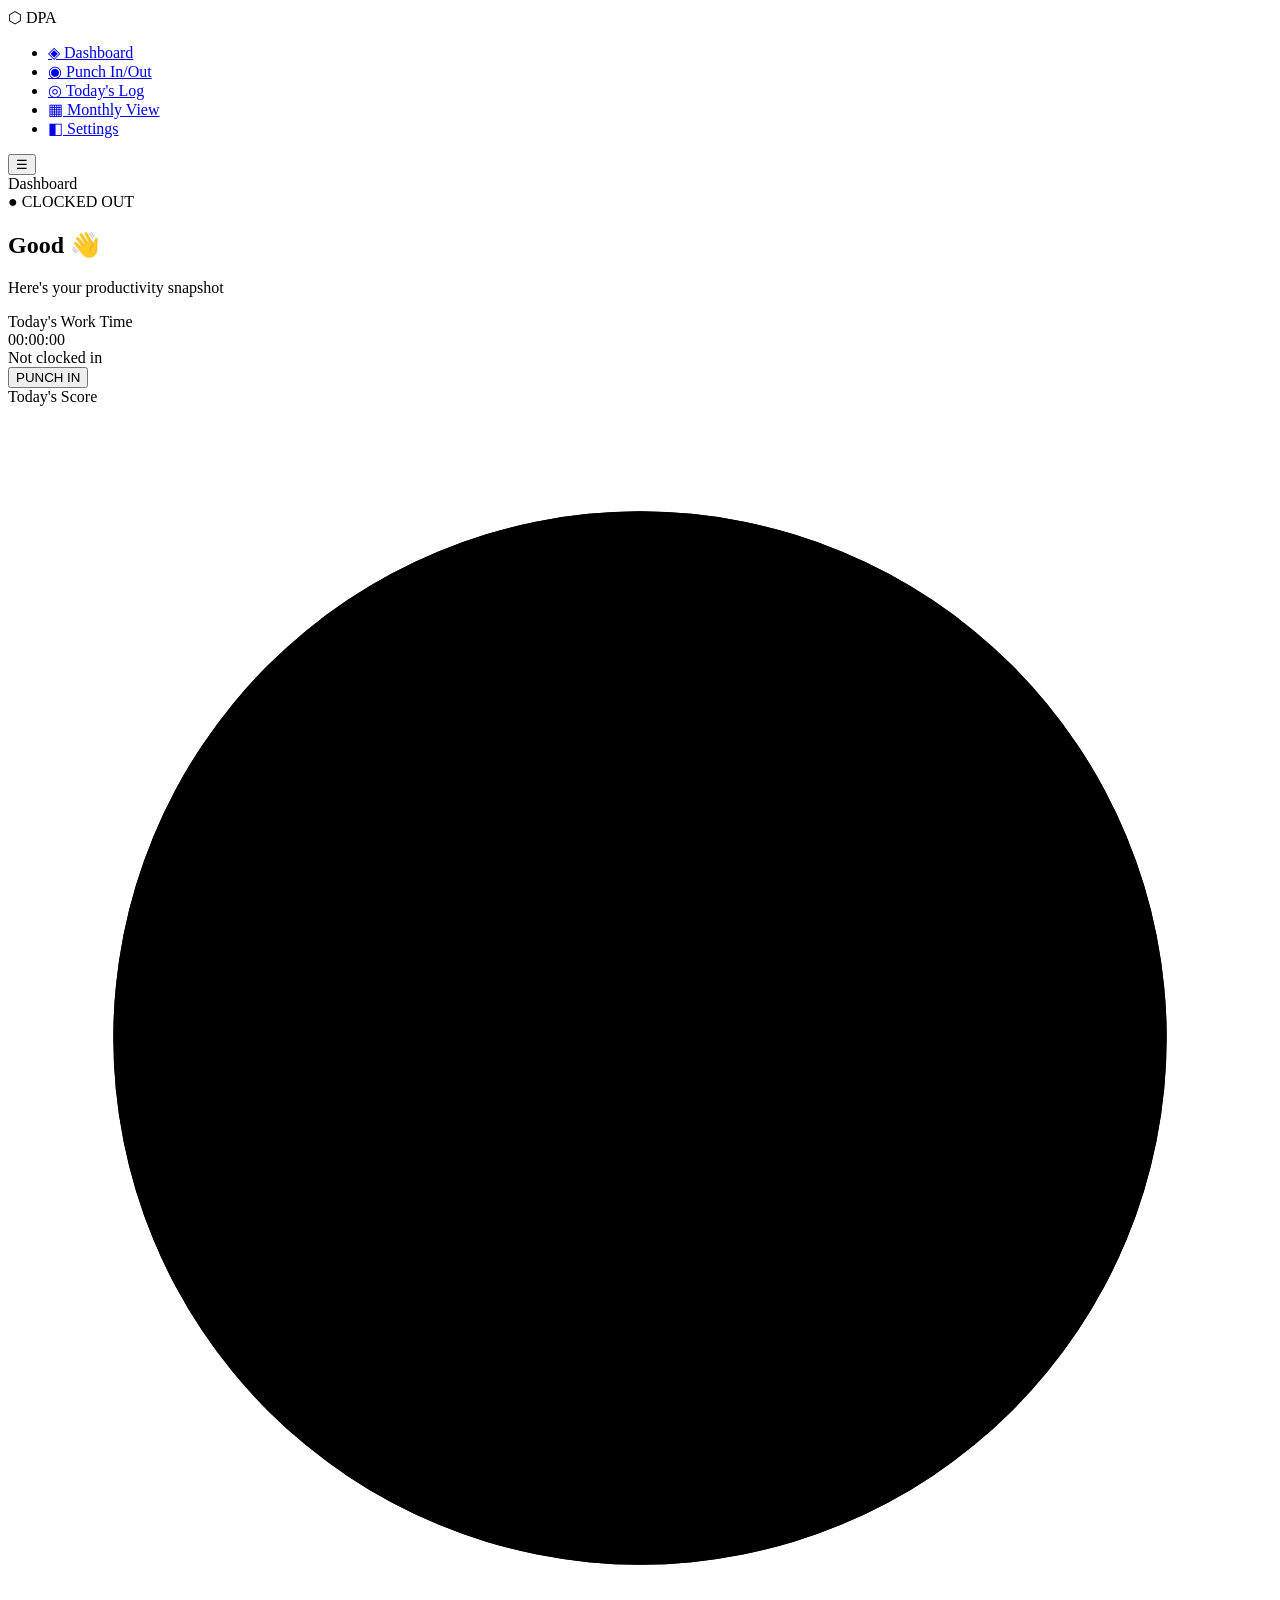
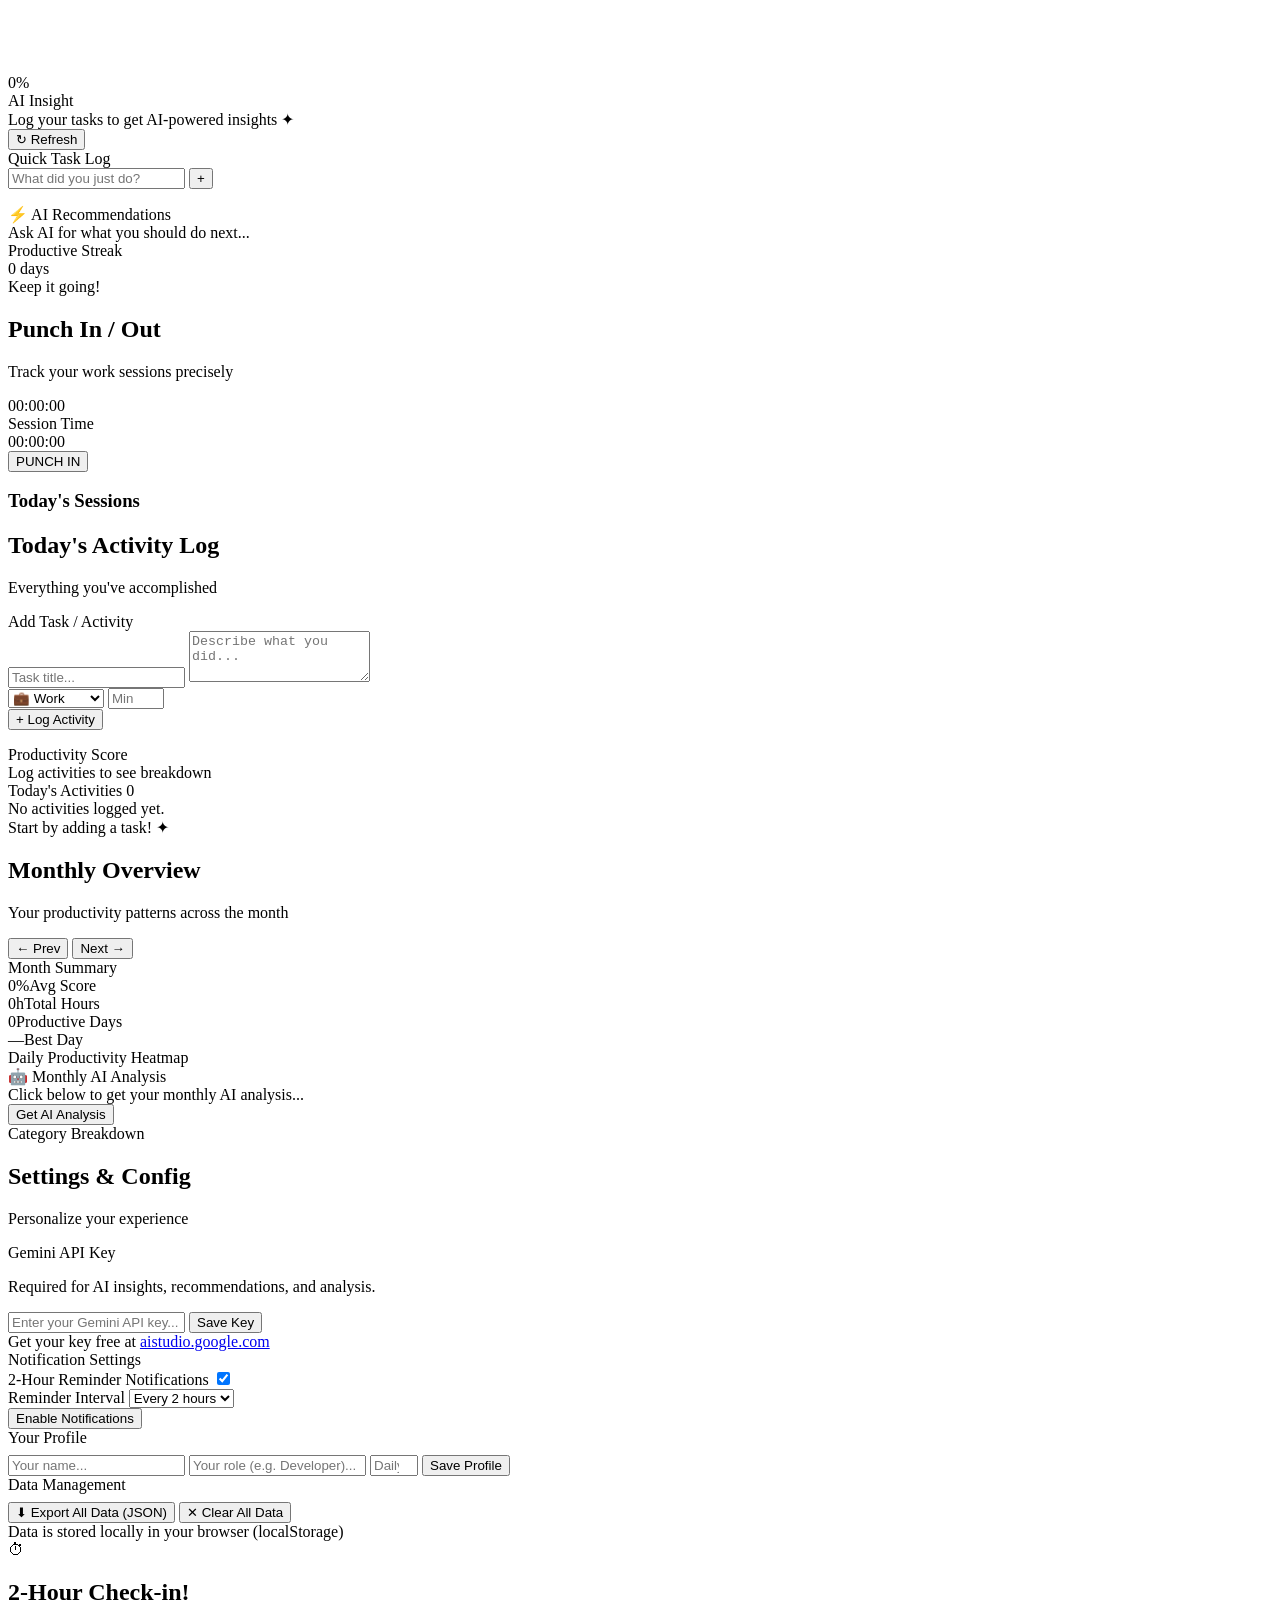
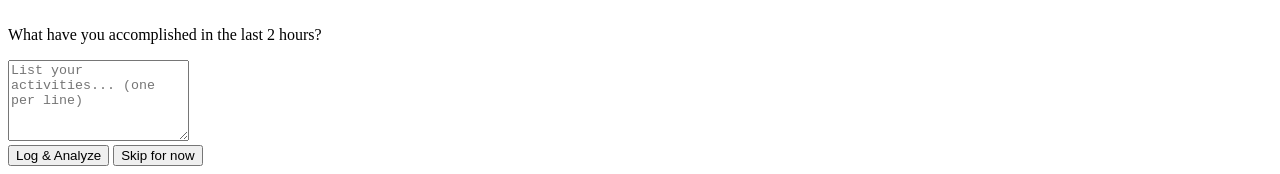
==== index.html @ 159df9db "Initial commit" ====
<!DOCTYPE html>
<html lang="en">
<head>
  <meta charset="UTF-8" />
  <meta name="viewport" content="width=device-width, initial-scale=1.0" />
  <title>Daily Productivity Analyzer</title>
  <link rel="preconnect" href="https://fonts.googleapis.com" />
  <link href="https://fonts.googleapis.com/css2?family=Syne:wght@400;600;700;800&family=DM+Mono:ital,wght@0,300;0,400;0,500;1,300&display=swap" rel="stylesheet" />
  <link rel="stylesheet" href="css/style.css" />
  <link rel="manifest" href="manifest.json" />
</head>
<body>
  <!-- Sidebar Nav -->
  <nav class="sidebar" id="sidebar">
    <div class="logo">
      <span class="logo-icon">⬡</span>
      <span class="logo-text">DPA</span>
    </div>
    <ul class="nav-links">
      <li><a href="#" class="nav-link active" data-tab="dashboard"><span class="nav-icon">◈</span> Dashboard</a></li>
      <li><a href="#" class="nav-link" data-tab="punch"><span class="nav-icon">◉</span> Punch In/Out</a></li>
      <li><a href="#" class="nav-link" data-tab="today"><span class="nav-icon">◎</span> Today's Log</a></li>
      <li><a href="#" class="nav-link" data-tab="monthly"><span class="nav-icon">▦</span> Monthly View</a></li>
      <li><a href="#" class="nav-link" data-tab="settings"><span class="nav-icon">◧</span> Settings</a></li>
    </ul>
    <div class="sidebar-clock" id="sidebarClock"></div>
  </nav>

  <!-- Main Content -->
  <main class="main-content">
    <!-- Header -->
    <header class="top-bar">
      <button class="menu-toggle" id="menuToggle">☰</button>
      <div class="top-bar-title" id="topBarTitle">Dashboard</div>
      <div class="top-bar-right">
        <div class="date-display" id="headerDate"></div>
        <div class="punch-status-badge" id="punchBadge">● CLOCKED OUT</div>
      </div>
    </header>

    <!-- Tab: Dashboard -->
    <section class="tab-content active" id="tab-dashboard">
      <div class="section-heading">
        <h1>Good <span id="greetingTime"></span> 👋</h1>
        <p class="sub">Here's your productivity snapshot</p>
      </div>
      <div class="dashboard-grid">
        <div class="card card-punch">
          <div class="card-label">Today's Work Time</div>
          <div class="card-value" id="totalWorkTime">00:00:00</div>
          <div class="card-sub" id="punchStatusText">Not clocked in</div>
          <button class="punch-btn" id="mainPunchBtn">PUNCH IN</button>
        </div>
        <div class="card card-score">
          <div class="card-label">Today's Score</div>
          <div class="score-ring" id="scoreRing">
            <svg viewBox="0 0 120 120">
              <circle cx="60" cy="60" r="50" class="ring-bg"/>
              <circle cx="60" cy="60" r="50" class="ring-fill" id="ringFill" stroke-dasharray="0 314"/>
            </svg>
            <div class="score-number" id="scoreNumber">0%</div>
          </div>
        </div>
        <div class="card card-ai">
          <div class="card-label">AI Insight</div>
          <div class="ai-text" id="aiInsight">Log your tasks to get AI-powered insights ✦</div>
          <button class="btn-sm" id="refreshInsight">↻ Refresh</button>
        </div>
        <div class="card card-tasks">
          <div class="card-label">Quick Task Log</div>
          <div class="quick-input-row">
            <input type="text" id="quickTask" class="quick-input" placeholder="What did you just do?" />
            <button class="btn-add" id="quickAddBtn">+</button>
          </div>
          <ul class="quick-task-list" id="quickTaskList"></ul>
        </div>
        <div class="card card-recommendations">
          <div class="card-label">⚡ AI Recommendations</div>
          <div id="recommendationsList" class="rec-list">Ask AI for what you should do next...</div>
        </div>
        <div class="card card-streak">
          <div class="card-label">Productive Streak</div>
          <div class="streak-value" id="streakValue">0 days</div>
          <div class="card-sub">Keep it going!</div>
        </div>
      </div>
    </section>

    <!-- Tab: Punch In/Out -->
    <section class="tab-content" id="tab-punch">
      <div class="section-heading">
        <h1>Punch <span class="accent">In / Out</span></h1>
        <p class="sub">Track your work sessions precisely</p>
      </div>
      <div class="punch-center">
        <div class="big-clock" id="bigClock">00:00:00</div>
        <div class="punch-date" id="punchDate"></div>
        <div class="work-timer-label">Session Time</div>
        <div class="work-timer" id="sessionTimer">00:00:00</div>
        <button class="big-punch-btn" id="bigPunchBtn">PUNCH IN</button>
        <div class="punch-log-today">
          <h3>Today's Sessions</h3>
          <ul id="sessionList" class="session-list"></ul>
        </div>
      </div>
    </section>

    <!-- Tab: Today's Log -->
    <section class="tab-content" id="tab-today">
      <div class="section-heading">
        <h1>Today's <span class="accent">Activity Log</span></h1>
        <p class="sub">Everything you've accomplished</p>
      </div>
      <div class="log-grid">
        <div class="log-left">
          <div class="card">
            <div class="card-label">Add Task / Activity</div>
            <input type="text" id="taskTitle" class="form-input" placeholder="Task title..." />
            <textarea id="taskDesc" class="form-textarea" placeholder="Describe what you did..." rows="3"></textarea>
            <div class="form-row">
              <select id="taskCategory" class="form-select">
                <option value="work">💼 Work</option>
                <option value="learning">📚 Learning</option>
                <option value="health">🏃 Health</option>
                <option value="personal">🧘 Personal</option>
                <option value="creative">🎨 Creative</option>
                <option value="admin">📋 Admin</option>
              </select>
              <input type="number" id="taskDuration" class="form-input-sm" placeholder="Min" min="1" max="480" />
            </div>
            <button class="btn-primary" id="addTaskBtn">+ Log Activity</button>
          </div>
          <div class="card" style="margin-top:1rem">
            <div class="card-label">Productivity Score</div>
            <div class="score-breakdown" id="scoreBreakdown">Log activities to see breakdown</div>
          </div>
        </div>
        <div class="log-right">
          <div class="card">
            <div class="card-label">Today's Activities <span id="activityCount" class="badge">0</span></div>
            <div id="todayTaskList" class="task-timeline"></div>
            <div id="emptyState" class="empty-state">No activities logged yet.<br/>Start by adding a task! ✦</div>
          </div>
        </div>
      </div>
    </section>

    <!-- Tab: Monthly View -->
    <section class="tab-content" id="tab-monthly">
      <div class="section-heading">
        <h1>Monthly <span class="accent">Overview</span></h1>
        <p class="sub">Your productivity patterns across the month</p>
      </div>
      <div class="month-controls">
        <button class="btn-sm" id="prevMonth">← Prev</button>
        <span id="monthLabel" class="month-label"></span>
        <button class="btn-sm" id="nextMonth">Next →</button>
      </div>
      <div class="monthly-grid">
        <div class="card monthly-summary">
          <div class="card-label">Month Summary</div>
          <div class="stats-row">
            <div class="stat-box"><span class="stat-num" id="monthAvgScore">0%</span><span class="stat-lbl">Avg Score</span></div>
            <div class="stat-box"><span class="stat-num" id="monthTotalHours">0h</span><span class="stat-lbl">Total Hours</span></div>
            <div class="stat-box"><span class="stat-num" id="monthProductiveDays">0</span><span class="stat-lbl">Productive Days</span></div>
            <div class="stat-box"><span class="stat-num" id="monthBestDay">—</span><span class="stat-lbl">Best Day</span></div>
          </div>
        </div>
        <div class="card">
          <div class="card-label">Daily Productivity Heatmap</div>
          <div id="calendarHeatmap" class="calendar-heatmap"></div>
        </div>
        <div class="card monthly-ai-card">
          <div class="card-label">🤖 Monthly AI Analysis</div>
          <div id="monthlyAiAnalysis" class="ai-text">Click below to get your monthly AI analysis...</div>
          <button class="btn-primary" id="getMonthlyAnalysis">Get AI Analysis</button>
        </div>
        <div class="card">
          <div class="card-label">Category Breakdown</div>
          <div id="categoryChart" class="category-chart"></div>
        </div>
      </div>
    </section>

    <!-- Tab: Settings -->
    <section class="tab-content" id="tab-settings">
      <div class="section-heading">
        <h1>Settings <span class="accent">&amp; Config</span></h1>
        <p class="sub">Personalize your experience</p>
      </div>
      <div class="settings-grid">
        <div class="card">
          <div class="card-label">Gemini API Key</div>
          <p class="setting-desc">Required for AI insights, recommendations, and analysis.</p>
          <input type="password" id="geminiKey" class="form-input" placeholder="Enter your Gemini API key..." />
          <button class="btn-primary" id="saveGeminiKey">Save Key</button>
          <div class="setting-hint">Get your key free at <a href="https://aistudio.google.com/apikey" target="_blank">aistudio.google.com</a></div>
        </div>
        <div class="card">
          <div class="card-label">Notification Settings</div>
          <div class="toggle-row">
            <span>2-Hour Reminder Notifications</span>
            <label class="toggle"><input type="checkbox" id="notifToggle" checked /><span class="slider"></span></label>
          </div>
          <div class="toggle-row">
            <span>Reminder Interval</span>
            <select id="reminderInterval" class="form-select-sm">
              <option value="60">Every 1 hour</option>
              <option value="120" selected>Every 2 hours</option>
              <option value="180">Every 3 hours</option>
            </select>
          </div>
          <button class="btn-primary" id="requestNotif">Enable Notifications</button>
        </div>
        <div class="card">
          <div class="card-label">Your Profile</div>
          <input type="text" id="userName" class="form-input" placeholder="Your name..." />
          <input type="text" id="userRole" class="form-input" placeholder="Your role (e.g. Developer)..." style="margin-top:.5rem" />
          <input type="number" id="dailyGoalHours" class="form-input" placeholder="Daily work goal (hours, e.g. 8)" style="margin-top:.5rem" min="1" max="24" />
          <button class="btn-primary" id="saveProfile">Save Profile</button>
        </div>
        <div class="card">
          <div class="card-label">Data Management</div>
          <button class="btn-primary" id="exportData">⬇ Export All Data (JSON)</button>
          <button class="btn-danger" id="clearData" style="margin-top:.5rem">✕ Clear All Data</button>
          <div class="setting-hint">Data is stored locally in your browser (localStorage)</div>
        </div>
      </div>
    </section>
  </main>

  <!-- 2-Hour Notification Modal -->
  <div class="modal-overlay" id="notifModal">
    <div class="modal">
      <div class="modal-icon">⏱</div>
      <h2>2-Hour Check-in!</h2>
      <p>What have you accomplished in the last <span id="notifInterval">2</span> hours?</p>
      <textarea id="notifTaskInput" class="form-textarea" placeholder="List your activities... (one per line)" rows="5"></textarea>
      <div class="modal-actions">
        <button class="btn-primary" id="notifSubmit">Log & Analyze</button>
        <button class="btn-sm" id="notifSkip">Skip for now</button>
      </div>
    </div>
  </div>

  <!-- Toast -->
  <div class="toast" id="toast"></div>

  <script src="js/app.js"></script>
</body>
</html>
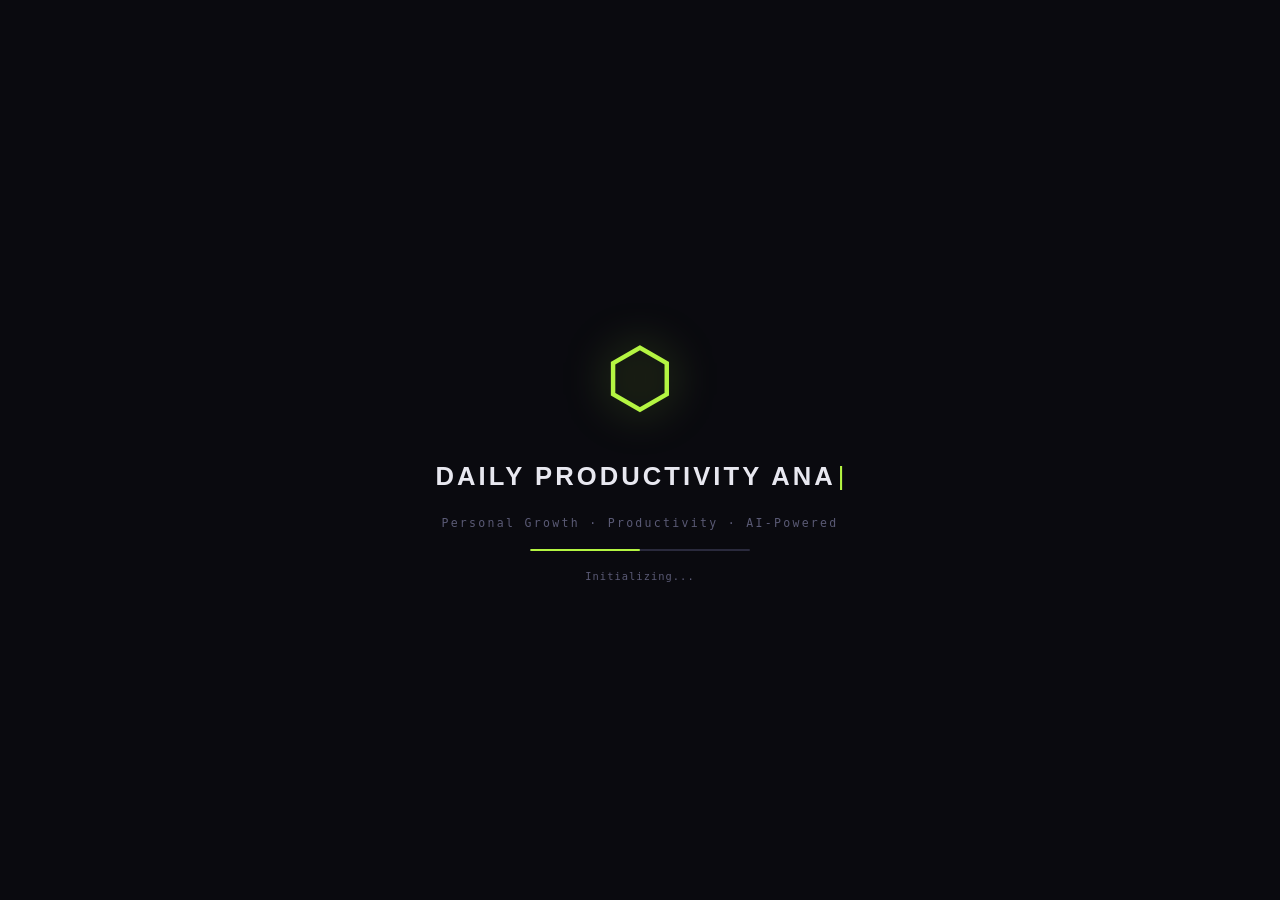
==== commit 07d9a9c1: "Upgrade to DPA v2 with onboarding and roadmap" ====
--- a/index.html
+++ b/index.html
@@ -10,240 +10,406 @@
   <link rel="manifest" href="manifest.json" />
 </head>
 <body>
-  <!-- Sidebar Nav -->
-  <nav class="sidebar" id="sidebar">
-    <div class="logo">
-      <span class="logo-icon">⬡</span>
-      <span class="logo-text">DPA</span>
+
+  <!-- ======= SPLASH SCREEN ======= -->
+  <div id="splash">
+    <div class="splash-inner">
+      <div class="splash-logo">
+        <div class="splash-hex">⬡</div>
+        <div class="splash-rings">
+          <div class="ring ring1"></div>
+          <div class="ring ring2"></div>
+          <div class="ring ring3"></div>
+        </div>
+      </div>
+      <div class="splash-title-wrap">
+        <div class="splash-title" id="splashTitle"></div>
+        <div class="splash-cursor" id="splashCursor">|</div>
+      </div>
+      <div class="splash-subtitle">Personal Growth · Productivity · AI-Powered</div>
+      <div class="splash-bar-wrap">
+        <div class="splash-bar" id="splashBar"></div>
+      </div>
+      <div class="splash-status" id="splashStatus">Initializing...</div>
     </div>
-    <ul class="nav-links">
-      <li><a href="#" class="nav-link active" data-tab="dashboard"><span class="nav-icon">◈</span> Dashboard</a></li>
-      <li><a href="#" class="nav-link" data-tab="punch"><span class="nav-icon">◉</span> Punch In/Out</a></li>
-      <li><a href="#" class="nav-link" data-tab="today"><span class="nav-icon">◎</span> Today's Log</a></li>
-      <li><a href="#" class="nav-link" data-tab="monthly"><span class="nav-icon">▦</span> Monthly View</a></li>
-      <li><a href="#" class="nav-link" data-tab="settings"><span class="nav-icon">◧</span> Settings</a></li>
-    </ul>
-    <div class="sidebar-clock" id="sidebarClock"></div>
-  </nav>
-
-  <!-- Main Content -->
-  <main class="main-content">
-    <!-- Header -->
-    <header class="top-bar">
-      <button class="menu-toggle" id="menuToggle">☰</button>
-      <div class="top-bar-title" id="topBarTitle">Dashboard</div>
-      <div class="top-bar-right">
-        <div class="date-display" id="headerDate"></div>
-        <div class="punch-status-badge" id="punchBadge">● CLOCKED OUT</div>
-      </div>
-    </header>
-
-    <!-- Tab: Dashboard -->
-    <section class="tab-content active" id="tab-dashboard">
-      <div class="section-heading">
-        <h1>Good <span id="greetingTime"></span> 👋</h1>
-        <p class="sub">Here's your productivity snapshot</p>
-      </div>
-      <div class="dashboard-grid">
-        <div class="card card-punch">
-          <div class="card-label">Today's Work Time</div>
-          <div class="card-value" id="totalWorkTime">00:00:00</div>
-          <div class="card-sub" id="punchStatusText">Not clocked in</div>
-          <button class="punch-btn" id="mainPunchBtn">PUNCH IN</button>
-        </div>
-        <div class="card card-score">
-          <div class="card-label">Today's Score</div>
-          <div class="score-ring" id="scoreRing">
-            <svg viewBox="0 0 120 120">
-              <circle cx="60" cy="60" r="50" class="ring-bg"/>
-              <circle cx="60" cy="60" r="50" class="ring-fill" id="ringFill" stroke-dasharray="0 314"/>
-            </svg>
-            <div class="score-number" id="scoreNumber">0%</div>
-          </div>
-        </div>
-        <div class="card card-ai">
-          <div class="card-label">AI Insight</div>
-          <div class="ai-text" id="aiInsight">Log your tasks to get AI-powered insights ✦</div>
-          <button class="btn-sm" id="refreshInsight">↻ Refresh</button>
-        </div>
-        <div class="card card-tasks">
-          <div class="card-label">Quick Task Log</div>
-          <div class="quick-input-row">
-            <input type="text" id="quickTask" class="quick-input" placeholder="What did you just do?" />
-            <button class="btn-add" id="quickAddBtn">+</button>
-          </div>
-          <ul class="quick-task-list" id="quickTaskList"></ul>
-        </div>
-        <div class="card card-recommendations">
-          <div class="card-label">⚡ AI Recommendations</div>
-          <div id="recommendationsList" class="rec-list">Ask AI for what you should do next...</div>
-        </div>
-        <div class="card card-streak">
-          <div class="card-label">Productive Streak</div>
-          <div class="streak-value" id="streakValue">0 days</div>
-          <div class="card-sub">Keep it going!</div>
-        </div>
-      </div>
-    </section>
-
-    <!-- Tab: Punch In/Out -->
-    <section class="tab-content" id="tab-punch">
-      <div class="section-heading">
-        <h1>Punch <span class="accent">In / Out</span></h1>
-        <p class="sub">Track your work sessions precisely</p>
-      </div>
-      <div class="punch-center">
-        <div class="big-clock" id="bigClock">00:00:00</div>
-        <div class="punch-date" id="punchDate"></div>
-        <div class="work-timer-label">Session Time</div>
-        <div class="work-timer" id="sessionTimer">00:00:00</div>
-        <button class="big-punch-btn" id="bigPunchBtn">PUNCH IN</button>
-        <div class="punch-log-today">
-          <h3>Today's Sessions</h3>
-          <ul id="sessionList" class="session-list"></ul>
-        </div>
-      </div>
-    </section>
-
-    <!-- Tab: Today's Log -->
-    <section class="tab-content" id="tab-today">
-      <div class="section-heading">
-        <h1>Today's <span class="accent">Activity Log</span></h1>
-        <p class="sub">Everything you've accomplished</p>
-      </div>
-      <div class="log-grid">
-        <div class="log-left">
-          <div class="card">
-            <div class="card-label">Add Task / Activity</div>
-            <input type="text" id="taskTitle" class="form-input" placeholder="Task title..." />
-            <textarea id="taskDesc" class="form-textarea" placeholder="Describe what you did..." rows="3"></textarea>
-            <div class="form-row">
-              <select id="taskCategory" class="form-select">
-                <option value="work">💼 Work</option>
-                <option value="learning">📚 Learning</option>
-                <option value="health">🏃 Health</option>
-                <option value="personal">🧘 Personal</option>
-                <option value="creative">🎨 Creative</option>
-                <option value="admin">📋 Admin</option>
+  </div>
+
+  <!-- ======= ONBOARDING MODAL ======= -->
+  <div id="onboarding" class="onboarding-overlay">
+    <div class="onboarding-box">
+      <div class="ob-step active" id="ob-step-1">
+        <div class="ob-icon">👋</div>
+        <h2>Welcome to DPA</h2>
+        <p>Let's set up your personal workspace. This takes 30 seconds.</p>
+        <input type="text" id="ob-name" class="form-input" placeholder="Your name (e.g. Rahul)" />
+        <input type="text" id="ob-role" class="form-input" placeholder="Your role (e.g. Data Science Student)" />
+        <button class="btn-primary" id="ob-next-1">Continue →</button>
+      </div>
+      <div class="ob-step" id="ob-step-2">
+        <div class="ob-icon">🤖</div>
+        <h2>Connect Gemini AI</h2>
+        <p>Your key is stored <strong>only on your device</strong>. Nobody else can see it.</p>
+        <input type="password" id="ob-key" class="form-input" placeholder="Paste your Gemini API key..." />
+        <div class="ob-hint">Get a free key at <a href="https://aistudio.google.com/apikey" target="_blank">aistudio.google.com/apikey</a></div>
+        <div class="ob-row">
+          <button class="btn-sm" id="ob-back-2">← Back</button>
+          <button class="btn-primary" id="ob-next-2" style="flex:1">Continue →</button>
+        </div>
+        <button class="btn-ghost" id="ob-skip-key">Skip for now (AI features disabled)</button>
+      </div>
+      <div class="ob-step" id="ob-step-3">
+        <div class="ob-icon">🎯</div>
+        <h2>Set Your Learning Goal</h2>
+        <p>What skill or field do you want to master? Gemini will build you a complete roadmap.</p>
+        <input type="text" id="ob-goal" class="form-input" placeholder="e.g. Data Science, Web Development, DevOps..." />
+        <input type="number" id="ob-hours" class="form-input" placeholder="Daily study goal (hours, e.g. 2)" min="0.5" max="12" step="0.5" style="margin-top:.5rem" />
+        <div class="ob-row">
+          <button class="btn-sm" id="ob-back-3">← Back</button>
+          <button class="btn-primary" id="ob-next-3" style="flex:1">Generate My Roadmap 🚀</button>
+        </div>
+        <button class="btn-ghost" id="ob-skip-goal">Skip — I'll set this later</button>
+      </div>
+      <div class="ob-step" id="ob-step-4">
+        <div class="ob-icon spin">⚙</div>
+        <h2>Building Your Roadmap...</h2>
+        <p id="ob-gen-status">Asking Gemini to create your personalized learning path...</p>
+        <div class="ob-progress-wrap"><div class="ob-progress-bar" id="obProgressBar"></div></div>
+      </div>
+      <div class="ob-dots">
+        <span class="ob-dot active" data-s="1"></span>
+        <span class="ob-dot" data-s="2"></span>
+        <span class="ob-dot" data-s="3"></span>
+      </div>
+    </div>
+  </div>
+
+  <!-- ======= APP SHELL ======= -->
+  <div id="appShell" style="display:none">
+
+    <!-- Sidebar -->
+    <nav class="sidebar" id="sidebar">
+      <div class="logo">
+        <span class="logo-icon">⬡</span>
+        <span class="logo-text">DPA</span>
+      </div>
+      <div class="user-chip" id="sidebarUser"></div>
+      <ul class="nav-links">
+        <li><a href="#" class="nav-link active" data-tab="dashboard"><span class="nav-icon">◈</span> Dashboard</a></li>
+        <li><a href="#" class="nav-link" data-tab="punch"><span class="nav-icon">◉</span> Punch In/Out</a></li>
+        <li><a href="#" class="nav-link" data-tab="today"><span class="nav-icon">◎</span> Today's Log</a></li>
+        <li><a href="#" class="nav-link" data-tab="roadmap"><span class="nav-icon">🗺</span> Roadmap</a></li>
+        <li><a href="#" class="nav-link" data-tab="monthly"><span class="nav-icon">▦</span> Monthly</a></li>
+        <li><a href="#" class="nav-link" data-tab="settings"><span class="nav-icon">◧</span> Settings</a></li>
+      </ul>
+      <div class="sidebar-clock" id="sidebarClock"></div>
+    </nav>
+
+    <!-- Main -->
+    <main class="main-content">
+      <header class="top-bar">
+        <button class="menu-toggle" id="menuToggle">☰</button>
+        <div class="top-bar-title" id="topBarTitle">Dashboard</div>
+        <div class="top-bar-right">
+          <div class="date-display" id="headerDate"></div>
+          <div class="punch-status-badge" id="punchBadge">● CLOCKED OUT</div>
+        </div>
+      </header>
+
+      <!-- ===== DASHBOARD ===== -->
+      <section class="tab-content active" id="tab-dashboard">
+        <div class="section-heading">
+          <h1>Good <span id="greetingTime"></span>, <span id="greetingName" class="accent"></span> 👋</h1>
+          <p class="sub">Here's your productivity snapshot</p>
+        </div>
+        <div class="dashboard-grid">
+          <div class="card card-punch">
+            <div class="card-label">Today's Work Time</div>
+            <div class="card-value" id="totalWorkTime">00:00:00</div>
+            <div class="card-sub" id="punchStatusText">Not clocked in</div>
+            <button class="punch-btn" id="mainPunchBtn">PUNCH IN</button>
+          </div>
+          <div class="card card-score">
+            <div class="card-label">Today's Score</div>
+            <div class="score-ring">
+              <svg viewBox="0 0 120 120">
+                <circle cx="60" cy="60" r="50" class="ring-bg"/>
+                <circle cx="60" cy="60" r="50" class="ring-fill" id="ringFill" stroke-dasharray="0 314"/>
+              </svg>
+              <div class="score-number" id="scoreNumber">0%</div>
+            </div>
+          </div>
+          <div class="card card-study-today">
+            <div class="card-label">📚 Study Today</div>
+            <div class="study-topic-display" id="studyTodayDisplay">
+              <div class="std-topic" id="stdTopic">Set up your roadmap to get study suggestions</div>
+              <div class="std-why" id="stdWhy"></div>
+              <button class="btn-sm" id="stdGoBtn" style="margin-top:.8rem;display:none">Go to Roadmap →</button>
+            </div>
+          </div>
+          <div class="card card-ai">
+            <div class="card-label">✦ AI Insight</div>
+            <div class="ai-text" id="aiInsight">Log your tasks to get AI-powered insights.</div>
+            <button class="btn-sm" id="refreshInsight">↻ Refresh</button>
+          </div>
+          <div class="card card-tasks">
+            <div class="card-label">Quick Task Log</div>
+            <div class="quick-input-row">
+              <input type="text" id="quickTask" class="quick-input" placeholder="What did you just do?" />
+              <button class="btn-add" id="quickAddBtn">+</button>
+            </div>
+            <ul class="quick-task-list" id="quickTaskList"></ul>
+          </div>
+          <div class="card card-recommendations">
+            <div class="card-label">⚡ AI Recommendations</div>
+            <div id="recommendationsList" class="rec-list">Click below to get personalized suggestions.</div>
+            <button class="btn-sm" id="getRecsBtn" style="margin-top:.8rem">✦ Get Recommendations</button>
+          </div>
+          <div class="card card-roadmap-progress">
+            <div class="card-label">🗺 Roadmap Progress</div>
+            <div id="dashRoadmapProgress">
+              <div class="no-roadmap-msg" id="noRoadmapMsg">No roadmap yet. <a href="#" onclick="APP.switchTab('roadmap')">Create one →</a></div>
+              <div id="roadmapProgressDisplay" style="display:none">
+                <div class="rp-goal" id="rpGoal"></div>
+                <div class="rp-bar-wrap"><div class="rp-bar" id="rpBar"></div></div>
+                <div class="rp-pct" id="rpPct">0% complete</div>
+                <div class="rp-next" id="rpNext"></div>
+              </div>
+            </div>
+          </div>
+          <div class="card card-streak">
+            <div class="card-label">🔥 Streak</div>
+            <div class="streak-value" id="streakValue">0 days</div>
+            <div class="card-sub">Keep it going!</div>
+          </div>
+        </div>
+      </section>
+
+      <!-- ===== PUNCH ===== -->
+      <section class="tab-content" id="tab-punch">
+        <div class="section-heading">
+          <h1>Punch <span class="accent">In / Out</span></h1>
+          <p class="sub">Track your work sessions precisely</p>
+        </div>
+        <div class="punch-center">
+          <div class="big-clock" id="bigClock">00:00:00</div>
+          <div class="punch-date" id="punchDate"></div>
+          <div class="work-timer-label">Session Time</div>
+          <div class="work-timer" id="sessionTimer">00:00:00</div>
+          <button class="big-punch-btn" id="bigPunchBtn">PUNCH IN</button>
+          <div class="punch-log-today">
+            <h3>Today's Sessions</h3>
+            <ul id="sessionList" class="session-list"></ul>
+          </div>
+        </div>
+      </section>
+
+      <!-- ===== TODAY LOG ===== -->
+      <section class="tab-content" id="tab-today">
+        <div class="section-heading">
+          <h1>Today's <span class="accent">Activity Log</span></h1>
+          <p class="sub">Everything you've accomplished today</p>
+        </div>
+        <div class="log-grid">
+          <div class="log-left">
+            <div class="card">
+              <div class="card-label">Add Task / Activity</div>
+              <input type="text" id="taskTitle" class="form-input" placeholder="Task title..." />
+              <textarea id="taskDesc" class="form-textarea" placeholder="Describe what you did..." rows="3"></textarea>
+              <div class="form-row">
+                <select id="taskCategory" class="form-select">
+                  <option value="work">💼 Work</option>
+                  <option value="learning">📚 Learning</option>
+                  <option value="health">🏃 Health</option>
+                  <option value="personal">🧘 Personal</option>
+                  <option value="creative">🎨 Creative</option>
+                  <option value="admin">📋 Admin</option>
+                </select>
+                <input type="number" id="taskDuration" class="form-input-sm" placeholder="Min" min="1" max="480" />
+              </div>
+              <div class="study-link-row" id="studyLinkRow" style="display:none">
+                <label class="checkbox-row">
+                  <input type="checkbox" id="linkToRoadmap" />
+                  <span>Link to roadmap topic</span>
+                </label>
+                <select id="roadmapTopicLink" class="form-select" style="margin-top:.4rem;display:none"></select>
+              </div>
+              <button class="btn-primary" id="addTaskBtn">+ Log Activity</button>
+            </div>
+            <div class="card" style="margin-top:1rem">
+              <div class="card-label">Productivity Score</div>
+              <div class="score-breakdown" id="scoreBreakdown">Log activities to see breakdown</div>
+            </div>
+          </div>
+          <div class="log-right">
+            <div class="card">
+              <div class="card-label">Today's Activities <span id="activityCount" class="badge">0</span></div>
+              <div id="todayTaskList" class="task-timeline"></div>
+              <div id="emptyState" class="empty-state">No activities logged yet.<br/>Start by adding a task! ✦</div>
+            </div>
+          </div>
+        </div>
+      </section>
+
+      <!-- ===== ROADMAP ===== -->
+      <section class="tab-content" id="tab-roadmap">
+        <div class="section-heading">
+          <h1>Learning <span class="accent">Roadmap</span></h1>
+          <p class="sub">Your AI-generated personal learning path</p>
+        </div>
+        <!-- No roadmap state -->
+        <div id="noRoadmapState" style="display:none">
+          <div class="card create-roadmap-card">
+            <div class="crm-icon">🗺</div>
+            <h2>Create Your Learning Roadmap</h2>
+            <p>Tell Gemini what you want to learn. It will build you a complete, structured roadmap.</p>
+            <input type="text" id="newGoalInput" class="form-input" placeholder="e.g. Data Science, Flutter, Machine Learning, DevOps..." />
+            <input type="number" id="newGoalHours" class="form-input" placeholder="Daily study hours (e.g. 2)" min="0.5" max="12" step="0.5" style="margin-top:.5rem" />
+            <button class="btn-primary" id="generateRoadmapBtn">🚀 Generate My Roadmap</button>
+          </div>
+        </div>
+        <!-- Roadmap exists -->
+        <div id="roadmapState" style="display:none">
+          <div class="roadmap-header-bar">
+            <div class="roadmap-meta">
+              <span class="rm-goal-label" id="rmGoalLabel"></span>
+              <span class="rm-progress-label" id="rmProgressLabel">0% complete</span>
+            </div>
+            <div class="roadmap-actions">
+              <button class="btn-sm" id="rmAskNextBtn">🤖 What's Next?</button>
+              <button class="btn-sm" id="rmNewGoalBtn">↺ New Goal</button>
+            </div>
+          </div>
+          <div class="rm-overall-bar-wrap">
+            <div class="rm-overall-bar" id="rmOverallBar"></div>
+          </div>
+          <div class="rm-ai-panel" id="rmAiPanel" style="display:none">
+            <div class="card-label">🤖 AI Guidance</div>
+            <div class="ai-text" id="rmAiText"></div>
+          </div>
+          <div id="roadmapPhases" class="roadmap-phases"></div>
+          <div class="rm-regenerate-row">
+            <button class="btn-sm" id="rmRegenerateBtn">↺ Regenerate Roadmap</button>
+          </div>
+        </div>
+        <!-- Loading state -->
+        <div id="roadmapLoading" style="display:none">
+          <div class="card" style="text-align:center;padding:3rem">
+            <div class="loading-hex">⬡</div>
+            <div class="loading-text" id="roadmapLoadingText">Generating your roadmap...</div>
+          </div>
+        </div>
+      </section>
+
+      <!-- ===== MONTHLY ===== -->
+      <section class="tab-content" id="tab-monthly">
+        <div class="section-heading">
+          <h1>Monthly <span class="accent">Overview</span></h1>
+          <p class="sub">Your productivity patterns across the month</p>
+        </div>
+        <div class="month-controls">
+          <button class="btn-sm" id="prevMonth">← Prev</button>
+          <span id="monthLabel" class="month-label"></span>
+          <button class="btn-sm" id="nextMonth">Next →</button>
+        </div>
+        <div class="monthly-grid">
+          <div class="card monthly-summary">
+            <div class="card-label">Month Summary</div>
+            <div class="stats-row">
+              <div class="stat-box"><span class="stat-num" id="monthAvgScore">0%</span><span class="stat-lbl">Avg Score</span></div>
+              <div class="stat-box"><span class="stat-num" id="monthTotalHours">0h</span><span class="stat-lbl">Total Hours</span></div>
+              <div class="stat-box"><span class="stat-num" id="monthProductiveDays">0</span><span class="stat-lbl">Productive Days</span></div>
+              <div class="stat-box"><span class="stat-num" id="monthBestDay">—</span><span class="stat-lbl">Best Day</span></div>
+            </div>
+          </div>
+          <div class="card">
+            <div class="card-label">Daily Productivity Heatmap</div>
+            <div id="calendarHeatmap" class="calendar-heatmap"></div>
+          </div>
+          <div class="card monthly-ai-card">
+            <div class="card-label">🤖 Monthly AI Analysis</div>
+            <div id="monthlyAiAnalysis" class="ai-text">Click below to get your monthly AI analysis...</div>
+            <button class="btn-primary" id="getMonthlyAnalysis">Get AI Analysis</button>
+          </div>
+          <div class="card">
+            <div class="card-label">Category Breakdown</div>
+            <div id="categoryChart" class="category-chart"></div>
+          </div>
+        </div>
+      </section>
+
+      <!-- ===== SETTINGS ===== -->
+      <section class="tab-content" id="tab-settings">
+        <div class="section-heading">
+          <h1>Settings <span class="accent">&amp; Config</span></h1>
+          <p class="sub">Personalize your experience</p>
+        </div>
+        <div class="settings-grid">
+          <div class="card">
+            <div class="card-label">Your Profile</div>
+            <input type="text" id="userName" class="form-input" placeholder="Your name..." />
+            <input type="text" id="userRole" class="form-input" placeholder="Your role..." style="margin-top:.5rem" />
+            <input type="number" id="dailyGoalHours" class="form-input" placeholder="Daily work goal (hours)" style="margin-top:.5rem" min="1" max="24" />
+            <button class="btn-primary" id="saveProfile">Save Profile</button>
+          </div>
+          <div class="card">
+            <div class="card-label">Gemini API Key</div>
+            <p class="setting-desc">Stored only on your device. Never shared.</p>
+            <input type="password" id="geminiKey" class="form-input" placeholder="Enter your Gemini API key..." />
+            <button class="btn-primary" id="saveGeminiKey">Save Key</button>
+            <div class="setting-hint">Get your free key at <a href="https://aistudio.google.com/apikey" target="_blank">aistudio.google.com</a></div>
+          </div>
+          <div class="card">
+            <div class="card-label">Notification Settings</div>
+            <div class="toggle-row">
+              <span>2-Hour Reminder Notifications</span>
+              <label class="toggle"><input type="checkbox" id="notifToggle" checked /><span class="slider"></span></label>
+            </div>
+            <div class="toggle-row">
+              <span>Reminder Interval</span>
+              <select id="reminderInterval" class="form-select-sm">
+                <option value="60">Every 1 hour</option>
+                <option value="120" selected>Every 2 hours</option>
+                <option value="180">Every 3 hours</option>
               </select>
-              <input type="number" id="taskDuration" class="form-input-sm" placeholder="Min" min="1" max="480" />
-            </div>
-            <button class="btn-primary" id="addTaskBtn">+ Log Activity</button>
-          </div>
-          <div class="card" style="margin-top:1rem">
-            <div class="card-label">Productivity Score</div>
-            <div class="score-breakdown" id="scoreBreakdown">Log activities to see breakdown</div>
-          </div>
-        </div>
-        <div class="log-right">
-          <div class="card">
-            <div class="card-label">Today's Activities <span id="activityCount" class="badge">0</span></div>
-            <div id="todayTaskList" class="task-timeline"></div>
-            <div id="emptyState" class="empty-state">No activities logged yet.<br/>Start by adding a task! ✦</div>
-          </div>
-        </div>
-      </div>
-    </section>
-
-    <!-- Tab: Monthly View -->
-    <section class="tab-content" id="tab-monthly">
-      <div class="section-heading">
-        <h1>Monthly <span class="accent">Overview</span></h1>
-        <p class="sub">Your productivity patterns across the month</p>
-      </div>
-      <div class="month-controls">
-        <button class="btn-sm" id="prevMonth">← Prev</button>
-        <span id="monthLabel" class="month-label"></span>
-        <button class="btn-sm" id="nextMonth">Next →</button>
-      </div>
-      <div class="monthly-grid">
-        <div class="card monthly-summary">
-          <div class="card-label">Month Summary</div>
-          <div class="stats-row">
-            <div class="stat-box"><span class="stat-num" id="monthAvgScore">0%</span><span class="stat-lbl">Avg Score</span></div>
-            <div class="stat-box"><span class="stat-num" id="monthTotalHours">0h</span><span class="stat-lbl">Total Hours</span></div>
-            <div class="stat-box"><span class="stat-num" id="monthProductiveDays">0</span><span class="stat-lbl">Productive Days</span></div>
-            <div class="stat-box"><span class="stat-num" id="monthBestDay">—</span><span class="stat-lbl">Best Day</span></div>
-          </div>
-        </div>
-        <div class="card">
-          <div class="card-label">Daily Productivity Heatmap</div>
-          <div id="calendarHeatmap" class="calendar-heatmap"></div>
-        </div>
-        <div class="card monthly-ai-card">
-          <div class="card-label">🤖 Monthly AI Analysis</div>
-          <div id="monthlyAiAnalysis" class="ai-text">Click below to get your monthly AI analysis...</div>
-          <button class="btn-primary" id="getMonthlyAnalysis">Get AI Analysis</button>
-        </div>
-        <div class="card">
-          <div class="card-label">Category Breakdown</div>
-          <div id="categoryChart" class="category-chart"></div>
-        </div>
-      </div>
-    </section>
-
-    <!-- Tab: Settings -->
-    <section class="tab-content" id="tab-settings">
-      <div class="section-heading">
-        <h1>Settings <span class="accent">&amp; Config</span></h1>
-        <p class="sub">Personalize your experience</p>
-      </div>
-      <div class="settings-grid">
-        <div class="card">
-          <div class="card-label">Gemini API Key</div>
-          <p class="setting-desc">Required for AI insights, recommendations, and analysis.</p>
-          <input type="password" id="geminiKey" class="form-input" placeholder="Enter your Gemini API key..." />
-          <button class="btn-primary" id="saveGeminiKey">Save Key</button>
-          <div class="setting-hint">Get your key free at <a href="https://aistudio.google.com/apikey" target="_blank">aistudio.google.com</a></div>
-        </div>
-        <div class="card">
-          <div class="card-label">Notification Settings</div>
-          <div class="toggle-row">
-            <span>2-Hour Reminder Notifications</span>
-            <label class="toggle"><input type="checkbox" id="notifToggle" checked /><span class="slider"></span></label>
-          </div>
-          <div class="toggle-row">
-            <span>Reminder Interval</span>
-            <select id="reminderInterval" class="form-select-sm">
-              <option value="60">Every 1 hour</option>
-              <option value="120" selected>Every 2 hours</option>
-              <option value="180">Every 3 hours</option>
-            </select>
-          </div>
-          <button class="btn-primary" id="requestNotif">Enable Notifications</button>
-        </div>
-        <div class="card">
-          <div class="card-label">Your Profile</div>
-          <input type="text" id="userName" class="form-input" placeholder="Your name..." />
-          <input type="text" id="userRole" class="form-input" placeholder="Your role (e.g. Developer)..." style="margin-top:.5rem" />
-          <input type="number" id="dailyGoalHours" class="form-input" placeholder="Daily work goal (hours, e.g. 8)" style="margin-top:.5rem" min="1" max="24" />
-          <button class="btn-primary" id="saveProfile">Save Profile</button>
-        </div>
-        <div class="card">
-          <div class="card-label">Data Management</div>
-          <button class="btn-primary" id="exportData">⬇ Export All Data (JSON)</button>
-          <button class="btn-danger" id="clearData" style="margin-top:.5rem">✕ Clear All Data</button>
-          <div class="setting-hint">Data is stored locally in your browser (localStorage)</div>
-        </div>
-      </div>
-    </section>
-  </main>
-
-  <!-- 2-Hour Notification Modal -->
+            </div>
+            <button class="btn-primary" id="requestNotif">Enable Notifications</button>
+          </div>
+          <div class="card">
+            <div class="card-label">Data Management</div>
+            <button class="btn-primary" id="exportData">⬇ Export All Data (JSON)</button>
+            <button class="btn-danger" id="clearData" style="margin-top:.5rem">✕ Clear All Data</button>
+            <div class="setting-hint">Data stored locally in your browser (localStorage)</div>
+          </div>
+        </div>
+      </section>
+
+    </main>
+  </div><!-- end appShell -->
+
+  <!-- ======= 2-HOUR CHECK-IN MODAL ======= -->
   <div class="modal-overlay" id="notifModal">
     <div class="modal">
       <div class="modal-icon">⏱</div>
-      <h2>2-Hour Check-in!</h2>
+      <h2>Check-in Time!</h2>
       <p>What have you accomplished in the last <span id="notifInterval">2</span> hours?</p>
-      <textarea id="notifTaskInput" class="form-textarea" placeholder="List your activities... (one per line)" rows="5"></textarea>
+      <textarea id="notifTaskInput" class="form-textarea" placeholder="List your activities... (one per line)" rows="4"></textarea>
+      <div class="notif-study-row" id="notifStudyRow" style="display:none">
+        <div class="card-label" style="margin-top:.8rem">📚 Roadmap Progress?</div>
+        <p style="font-size:.78rem;color:var(--text2);font-family:var(--font-mono)">Did you study your roadmap topic?</p>
+        <select id="notifTopicSelect" class="form-select"></select>
+        <label class="checkbox-row" style="margin-top:.4rem">
+          <input type="checkbox" id="notifTopicDone" />
+          <span>Mark this topic as complete</span>
+        </label>
+      </div>
       <div class="modal-actions">
-        <button class="btn-primary" id="notifSubmit">Log & Analyze</button>
+        <button class="btn-primary" id="notifSubmit">Log & Analyze ✦</button>
         <button class="btn-sm" id="notifSkip">Skip for now</button>
       </div>
     </div>
   </div>
 
-  <!-- Toast -->
+  <!-- ======= TOAST ======= -->
   <div class="toast" id="toast"></div>
 
   <script src="js/app.js"></script>
--- a/css/style.css
+++ b/css/style.css
@@ -0,0 +1,640 @@
+/* ===========================
+   DAILY PRODUCTIVITY ANALYZER
+   v2 — Complete Stylesheet
+   =========================== */
+
+:root {
+  --bg: #0a0a0f;
+  --bg2: #111118;
+  --bg3: #16161f;
+  --card: #13131c;
+  --card-border: #2a2a3d;
+  --accent: #b4f542;
+  --accent2: #42f5c5;
+  --accent3: #f5a342;
+  --danger: #f54242;
+  --text: #e8e8f0;
+  --text2: #9090aa;
+  --text3: #5a5a75;
+  --font-display: 'Syne', sans-serif;
+  --font-mono: 'DM Mono', monospace;
+  --sidebar-w: 220px;
+  --radius: 14px;
+  --radius-sm: 8px;
+}
+
+*, *::before, *::after { box-sizing: border-box; margin: 0; padding: 0; }
+html { scroll-behavior: smooth; }
+body {
+  font-family: var(--font-display);
+  background: var(--bg);
+  color: var(--text);
+  min-height: 100vh;
+  overflow-x: hidden;
+}
+
+/* =====================
+   SPLASH SCREEN
+   ===================== */
+#splash {
+  position: fixed;
+  inset: 0;
+  background: var(--bg);
+  z-index: 9999;
+  display: flex;
+  align-items: center;
+  justify-content: center;
+  transition: opacity .6s ease, transform .6s ease;
+}
+#splash.fade-out {
+  opacity: 0;
+  transform: translateY(-30px);
+  pointer-events: none;
+}
+
+.splash-inner {
+  display: flex;
+  flex-direction: column;
+  align-items: center;
+  gap: 1.2rem;
+}
+
+.splash-logo {
+  position: relative;
+  width: 120px;
+  height: 120px;
+  display: flex;
+  align-items: center;
+  justify-content: center;
+}
+
+.splash-hex {
+  font-size: 5rem;
+  color: var(--accent);
+  position: relative;
+  z-index: 2;
+  opacity: 0;
+  transform: scale(0.3);
+  animation: hexAppear 0.7s cubic-bezier(.34,1.56,.64,1) 0.3s forwards;
+  filter: drop-shadow(0 0 20px rgba(180,245,66,.6));
+}
+@keyframes hexAppear {
+  to { opacity: 1; transform: scale(1); }
+}
+
+.splash-rings { position: absolute; inset: 0; }
+.ring {
+  position: absolute;
+  border-radius: 50%;
+  border: 1px solid rgba(180,245,66,.15);
+  top: 50%; left: 50%;
+  transform: translate(-50%,-50%) scale(0);
+  animation: ringExpand 1.5s ease-out infinite;
+}
+.ring1 { width: 100px; height: 100px; animation-delay: 0.8s; }
+.ring2 { width: 140px; height: 140px; animation-delay: 1.1s; }
+.ring3 { width: 180px; height: 180px; animation-delay: 1.4s; }
+@keyframes ringExpand {
+  0% { transform: translate(-50%,-50%) scale(0); opacity: .6; }
+  100% { transform: translate(-50%,-50%) scale(1.2); opacity: 0; }
+}
+
+.splash-title-wrap {
+  display: flex;
+  align-items: center;
+  gap: 2px;
+  height: 2.5rem;
+}
+.splash-title {
+  font-size: 1.6rem;
+  font-weight: 800;
+  letter-spacing: .12em;
+  color: var(--text);
+  text-transform: uppercase;
+  overflow: hidden;
+  white-space: nowrap;
+}
+.splash-cursor {
+  font-size: 1.6rem;
+  color: var(--accent);
+  animation: blink .7s step-end infinite;
+  font-weight: 300;
+}
+@keyframes blink { 0%,100% { opacity: 1; } 50% { opacity: 0; } }
+
+.splash-subtitle {
+  font-family: var(--font-mono);
+  font-size: .72rem;
+  color: var(--text3);
+  letter-spacing: .2em;
+  opacity: 0;
+  animation: fadeUp .5s ease 1.8s forwards;
+}
+@keyframes fadeUp { from { opacity: 0; transform: translateY(8px); } to { opacity: 1; transform: translateY(0); } }
+
+.splash-bar-wrap {
+  width: 220px;
+  height: 2px;
+  background: var(--card-border);
+  border-radius: 2px;
+  overflow: hidden;
+  opacity: 0;
+  animation: fadeUp .3s ease 2s forwards;
+}
+.splash-bar {
+  height: 100%;
+  width: 0%;
+  background: var(--accent);
+  border-radius: 2px;
+  transition: width .05s linear;
+}
+.splash-status {
+  font-family: var(--font-mono);
+  font-size: .65rem;
+  color: var(--text3);
+  letter-spacing: .1em;
+  opacity: 0;
+  animation: fadeUp .3s ease 2s forwards;
+}
+
+/* =====================
+   ONBOARDING
+   ===================== */
+.onboarding-overlay {
+  position: fixed;
+  inset: 0;
+  background: rgba(0,0,0,.85);
+  backdrop-filter: blur(8px);
+  z-index: 8000;
+  display: none;
+  align-items: center;
+  justify-content: center;
+}
+.onboarding-overlay.show { display: flex; }
+
+.onboarding-box {
+  background: var(--bg2);
+  border: 1px solid var(--card-border);
+  border-radius: 20px;
+  padding: 2.5rem;
+  width: 100%;
+  max-width: 440px;
+  position: relative;
+  animation: popIn .4s cubic-bezier(.34,1.56,.64,1);
+}
+@keyframes popIn { from { opacity:0; transform:scale(.85); } to { opacity:1; transform:scale(1); } }
+
+.ob-step { display: none; flex-direction: column; align-items: center; text-align: center; gap: .8rem; }
+.ob-step.active { display: flex; }
+.ob-icon { font-size: 2.8rem; margin-bottom: .3rem; }
+.ob-icon.spin { animation: spinAnim 1s linear infinite; display: inline-block; }
+@keyframes spinAnim { to { transform: rotate(360deg); } }
+.ob-step h2 { font-size: 1.4rem; font-weight: 800; }
+.ob-step p { font-size: .83rem; color: var(--text2); font-family: var(--font-mono); line-height: 1.6; }
+.ob-step p strong { color: var(--accent); }
+.ob-hint { font-size: .72rem; color: var(--text3); font-family: var(--font-mono); }
+.ob-hint a { color: var(--accent2); }
+.ob-row { display: flex; gap: .5rem; width: 100%; }
+.btn-ghost {
+  background: none;
+  border: none;
+  color: var(--text3);
+  font-family: var(--font-display);
+  font-size: .75rem;
+  cursor: pointer;
+  padding: .3rem;
+  margin-top: .2rem;
+  text-decoration: underline;
+  transition: color .2s;
+}
+.btn-ghost:hover { color: var(--text2); }
+
+.ob-dots { display: flex; gap: .5rem; justify-content: center; margin-top: 1.2rem; }
+.ob-dot { width: 8px; height: 8px; border-radius: 50%; background: var(--card-border); transition: background .3s; }
+.ob-dot.active { background: var(--accent); }
+
+.ob-progress-wrap {
+  width: 100%;
+  height: 4px;
+  background: var(--card-border);
+  border-radius: 4px;
+  overflow: hidden;
+  margin-top: .5rem;
+}
+.ob-progress-bar {
+  height: 100%;
+  width: 0%;
+  background: var(--accent);
+  border-radius: 4px;
+  transition: width .3s ease;
+}
+
+/* =====================
+   APP LAYOUT
+   ===================== */
+#appShell { display: flex; min-height: 100vh; }
+
+.sidebar {
+  width: var(--sidebar-w);
+  min-height: 100vh;
+  background: var(--bg2);
+  border-right: 1px solid var(--card-border);
+  display: flex;
+  flex-direction: column;
+  padding: 1.5rem 1rem;
+  position: fixed;
+  left: 0; top: 0; bottom: 0;
+  z-index: 100;
+  transition: transform .3s ease;
+}
+
+.logo { display: flex; align-items: center; gap: .6rem; margin-bottom: 1rem; padding: 0 .5rem; }
+.logo-icon { font-size: 1.6rem; color: var(--accent); }
+.logo-text { font-size: 1.3rem; font-weight: 800; letter-spacing: .15em; }
+
+.user-chip {
+  font-family: var(--font-mono);
+  font-size: .7rem;
+  color: var(--text3);
+  padding: .4rem .8rem;
+  background: var(--bg3);
+  border-radius: 20px;
+  margin-bottom: 1.5rem;
+  text-align: center;
+  white-space: nowrap;
+  overflow: hidden;
+  text-overflow: ellipsis;
+}
+
+.nav-links { list-style: none; display: flex; flex-direction: column; gap: .3rem; flex: 1; }
+.nav-link {
+  display: flex; align-items: center; gap: .75rem;
+  padding: .7rem 1rem;
+  border-radius: var(--radius-sm);
+  color: var(--text2);
+  text-decoration: none;
+  font-size: .85rem; font-weight: 600; letter-spacing: .05em;
+  transition: all .2s;
+}
+.nav-link:hover { background: var(--bg3); color: var(--text); }
+.nav-link.active { background: var(--accent); color: #000; }
+.nav-icon { font-size: 1rem; width: 1.2rem; text-align: center; }
+
+.sidebar-clock {
+  font-family: var(--font-mono); font-size: .75rem; color: var(--text3);
+  text-align: center; padding-top: 1rem;
+  border-top: 1px solid var(--card-border); letter-spacing: .1em;
+}
+
+.main-content { margin-left: var(--sidebar-w); flex: 1; display: flex; flex-direction: column; }
+
+.top-bar {
+  display: flex; align-items: center; gap: 1rem;
+  padding: 1rem 2rem;
+  border-bottom: 1px solid var(--card-border);
+  background: var(--bg2);
+  position: sticky; top: 0; z-index: 50;
+}
+.menu-toggle { display: none; background: none; border: none; color: var(--text); font-size: 1.3rem; cursor: pointer; }
+.top-bar-title { font-size: 1rem; font-weight: 700; letter-spacing: .1em; flex: 1; }
+.top-bar-right { display: flex; align-items: center; gap: 1rem; }
+.date-display { font-family: var(--font-mono); font-size: .78rem; color: var(--text2); }
+.punch-status-badge {
+  font-family: var(--font-mono); font-size: .7rem;
+  padding: .3rem .7rem; border-radius: 20px;
+  background: var(--bg3); border: 1px solid var(--card-border); color: var(--text2);
+  letter-spacing: .1em; transition: all .3s;
+}
+.punch-status-badge.active { background: rgba(180,245,66,.1); border-color: var(--accent); color: var(--accent); }
+
+.tab-content { display: none; padding: 2rem; }
+.tab-content.active { display: block; }
+.section-heading { margin-bottom: 2rem; }
+.section-heading h1 { font-size: 2rem; font-weight: 800; line-height: 1.2; }
+.section-heading .sub { color: var(--text2); font-size: .9rem; margin-top: .3rem; font-family: var(--font-mono); }
+.accent { color: var(--accent); }
+
+/* =====================
+   CARDS
+   ===================== */
+.card {
+  background: var(--card); border: 1px solid var(--card-border);
+  border-radius: var(--radius); padding: 1.25rem; transition: border-color .2s;
+}
+.card:hover { border-color: #3a3a55; }
+.card-label {
+  font-size: .72rem; font-weight: 700; letter-spacing: .15em;
+  color: var(--text3); text-transform: uppercase; margin-bottom: .8rem;
+}
+.card-value { font-family: var(--font-mono); font-size: 2.5rem; font-weight: 500; color: var(--accent); }
+.card-sub { font-size: .78rem; color: var(--text2); margin-top: .3rem; font-family: var(--font-mono); }
+
+/* =====================
+   DASHBOARD GRID
+   ===================== */
+.dashboard-grid {
+  display: grid;
+  grid-template-columns: repeat(3, 1fr);
+  gap: 1.25rem;
+}
+.card-punch { grid-column: 1; }
+.card-score { grid-column: 2; display: flex; flex-direction: column; align-items: center; }
+.card-study-today { grid-column: 3; }
+.card-ai { grid-column: 1; }
+.card-tasks { grid-column: 2; }
+.card-recommendations { grid-column: 3; }
+.card-roadmap-progress { grid-column: 1 / 3; }
+.card-streak { grid-column: 3; }
+
+/* Study Today Card */
+.std-topic { font-size: .95rem; font-weight: 700; color: var(--accent2); margin-bottom: .4rem; }
+.std-why { font-size: .78rem; color: var(--text2); font-family: var(--font-mono); line-height: 1.5; }
+
+/* Roadmap Progress on Dashboard */
+.rp-goal { font-size: .85rem; font-weight: 700; margin-bottom: .6rem; color: var(--text); }
+.rp-bar-wrap { width: 100%; height: 8px; background: var(--bg3); border-radius: 4px; overflow: hidden; margin-bottom: .4rem; }
+.rp-bar { height: 100%; background: var(--accent); border-radius: 4px; transition: width 1s ease; }
+.rp-pct { font-family: var(--font-mono); font-size: .75rem; color: var(--accent); }
+.rp-next { font-size: .78rem; color: var(--text2); font-family: var(--font-mono); margin-top: .4rem; }
+.no-roadmap-msg { font-size: .82rem; color: var(--text3); font-family: var(--font-mono); }
+.no-roadmap-msg a { color: var(--accent2); cursor: pointer; }
+
+/* Score Ring */
+.score-ring { position: relative; width: 120px; height: 120px; margin: .5rem auto; }
+.score-ring svg { transform: rotate(-90deg); }
+.ring-bg { fill: none; stroke: var(--card-border); stroke-width: 8; }
+.ring-fill { fill: none; stroke: var(--accent); stroke-width: 8; stroke-linecap: round; transition: stroke-dasharray 1s ease; }
+.score-number { position: absolute; top:50%; left:50%; transform:translate(-50%,-50%); font-family: var(--font-mono); font-size: 1.3rem; color: var(--accent); }
+
+/* AI text */
+.ai-text { font-size: .82rem; color: var(--text2); line-height: 1.6; font-family: var(--font-mono); min-height: 60px; margin-bottom: .8rem; }
+
+/* Quick task */
+.quick-input-row { display: flex; gap: .5rem; margin-bottom: .8rem; }
+.quick-input { flex: 1; background: var(--bg3); border: 1px solid var(--card-border); border-radius: var(--radius-sm); padding: .5rem .8rem; color: var(--text); font-family: var(--font-display); font-size: .85rem; outline: none; transition: border-color .2s; }
+.quick-input:focus { border-color: var(--accent); }
+.btn-add { width: 36px; height: 36px; background: var(--accent); color: #000; border: none; border-radius: var(--radius-sm); font-size: 1.3rem; font-weight: 700; cursor: pointer; display: flex; align-items: center; justify-content: center; transition: all .2s; }
+.btn-add:hover { background: #c8ff50; }
+.quick-task-list { list-style: none; display: flex; flex-direction: column; gap: .4rem; max-height: 120px; overflow-y: auto; }
+.quick-task-item { display: flex; align-items: center; gap: .5rem; font-size: .8rem; font-family: var(--font-mono); color: var(--text2); padding: .3rem .6rem; background: var(--bg3); border-radius: 6px; }
+.quick-task-item::before { content: '✓'; color: var(--accent); }
+
+/* Recs */
+.rec-list { font-size: .8rem; color: var(--text2); font-family: var(--font-mono); line-height: 1.7; }
+.rec-item { padding: .4rem 0; border-bottom: 1px solid var(--card-border); }
+.rec-item:last-child { border-bottom: none; }
+
+/* Streak */
+.streak-value { font-family: var(--font-mono); font-size: 2.2rem; color: var(--accent3); }
+
+/* =====================
+   PUNCH PAGE
+   ===================== */
+.punch-center { display: flex; flex-direction: column; align-items: center; padding: 2rem 0; }
+.big-clock { font-family: var(--font-mono); font-size: 5rem; font-weight: 300; letter-spacing: .1em; margin-bottom: .5rem; }
+.punch-date { font-family: var(--font-mono); font-size: .9rem; color: var(--text2); margin-bottom: 1.5rem; }
+.work-timer-label { font-size: .72rem; letter-spacing: .15em; text-transform: uppercase; color: var(--text3); }
+.work-timer { font-family: var(--font-mono); font-size: 2.5rem; color: var(--accent); margin: .3rem 0 2rem; }
+.big-punch-btn {
+  padding: 1rem 4rem; background: var(--accent); color: #000; border: none;
+  border-radius: 50px; font-family: var(--font-display); font-size: 1.2rem; font-weight: 800;
+  letter-spacing: .15em; cursor: pointer; transition: all .2s;
+  box-shadow: 0 0 30px rgba(180,245,66,.3);
+}
+.big-punch-btn:hover { transform: scale(1.03); box-shadow: 0 0 50px rgba(180,245,66,.5); }
+.big-punch-btn.out { background: var(--danger); color: #fff; box-shadow: 0 0 30px rgba(245,66,66,.3); }
+.big-punch-btn.out:hover { box-shadow: 0 0 50px rgba(245,66,66,.5); }
+.punch-log-today { margin-top: 2.5rem; width: 100%; max-width: 500px; }
+.punch-log-today h3 { font-size: .85rem; letter-spacing: .1em; color: var(--text2); margin-bottom: 1rem; }
+.session-list { list-style: none; display: flex; flex-direction: column; gap: .5rem; }
+.session-item { display: flex; justify-content: space-between; padding: .7rem 1rem; background: var(--card); border: 1px solid var(--card-border); border-radius: var(--radius-sm); font-family: var(--font-mono); font-size: .8rem; }
+.session-in { color: var(--accent); }
+.session-out { color: var(--danger); }
+
+/* =====================
+   TODAY LOG PAGE
+   ===================== */
+.log-grid { display: grid; grid-template-columns: 350px 1fr; gap: 1.25rem; }
+.form-input, .form-textarea, .form-select {
+  width: 100%; background: var(--bg3); border: 1px solid var(--card-border);
+  border-radius: var(--radius-sm); padding: .6rem .9rem; color: var(--text);
+  font-family: var(--font-display); font-size: .85rem; outline: none; transition: border-color .2s;
+  margin-bottom: .6rem;
+}
+.form-input:focus, .form-textarea:focus, .form-select:focus { border-color: var(--accent); }
+.form-textarea { resize: vertical; }
+.form-input-sm { width: 80px; background: var(--bg3); border: 1px solid var(--card-border); border-radius: var(--radius-sm); padding: .6rem .8rem; color: var(--text); font-family: var(--font-display); font-size: .85rem; outline: none; transition: border-color .2s; }
+.form-row { display: flex; gap: .5rem; align-items: center; margin-bottom: .6rem; }
+.btn-primary { width: 100%; padding: .7rem; background: var(--accent); color: #000; border: none; border-radius: var(--radius-sm); font-family: var(--font-display); font-weight: 700; font-size: .85rem; letter-spacing: .08em; cursor: pointer; transition: all .2s; }
+.btn-primary:hover { background: #c8ff50; }
+.btn-danger { width: 100%; padding: .7rem; background: var(--danger); color: #fff; border: none; border-radius: var(--radius-sm); font-family: var(--font-display); font-weight: 700; font-size: .85rem; cursor: pointer; transition: all .2s; }
+.btn-sm { padding: .4rem 1rem; background: var(--bg3); color: var(--text2); border: 1px solid var(--card-border); border-radius: var(--radius-sm); font-family: var(--font-display); font-size: .78rem; font-weight: 600; cursor: pointer; transition: all .2s; }
+.btn-sm:hover { border-color: var(--accent); color: var(--accent); }
+.checkbox-row { display: flex; align-items: center; gap: .5rem; font-size: .82rem; cursor: pointer; color: var(--text2); }
+.checkbox-row input { accent-color: var(--accent); width: 16px; height: 16px; }
+.study-link-row { margin-bottom: .6rem; }
+.task-timeline { display: flex; flex-direction: column; gap: .6rem; max-height: 500px; overflow-y: auto; }
+.task-item { display: flex; gap: .8rem; padding: .8rem; background: var(--bg3); border-radius: var(--radius-sm); border-left: 3px solid var(--accent); animation: slideIn .3s ease; }
+@keyframes slideIn { from { opacity:0; transform:translateX(-10px); } to { opacity:1; transform:translateX(0); } }
+.task-item.learning { border-color: var(--accent2); }
+.task-item.health { border-color: #42f5a5; }
+.task-item.personal { border-color: var(--accent3); }
+.task-item.creative { border-color: #d542f5; }
+.task-item.admin { border-color: var(--text2); }
+.task-meta { display: flex; flex-direction: column; gap: .2rem; flex: 1; }
+.task-title-text { font-size: .85rem; font-weight: 600; }
+.task-desc-text { font-size: .75rem; color: var(--text2); font-family: var(--font-mono); }
+.task-tags { display: flex; gap: .4rem; margin-top: .3rem; flex-wrap: wrap; }
+.task-tag { font-size: .65rem; padding: .1rem .5rem; border-radius: 20px; border: 1px solid var(--card-border); color: var(--text2); font-family: var(--font-mono); }
+.task-delete { background: none; border: none; color: var(--text3); cursor: pointer; font-size: 1rem; padding: 0 .3rem; transition: color .2s; }
+.task-delete:hover { color: var(--danger); }
+.badge { background: var(--accent); color: #000; border-radius: 20px; padding: .1rem .5rem; font-size: .7rem; font-weight: 700; }
+.empty-state { text-align: center; padding: 3rem 1rem; color: var(--text3); font-family: var(--font-mono); font-size: .85rem; line-height: 1.8; }
+.score-breakdown { font-family: var(--font-mono); font-size: .78rem; color: var(--text2); line-height: 1.8; white-space: pre-wrap; }
+
+/* =====================
+   ROADMAP PAGE
+   ===================== */
+.create-roadmap-card { text-align: center; max-width: 500px; margin: 0 auto; padding: 3rem 2rem; }
+.crm-icon { font-size: 3rem; margin-bottom: 1rem; }
+.create-roadmap-card h2 { font-size: 1.5rem; font-weight: 800; margin-bottom: .6rem; }
+.create-roadmap-card p { color: var(--text2); font-family: var(--font-mono); font-size: .83rem; margin-bottom: 1.5rem; line-height: 1.6; }
+
+.roadmap-header-bar {
+  display: flex; align-items: center; justify-content: space-between;
+  margin-bottom: 1rem; flex-wrap: wrap; gap: .8rem;
+}
+.roadmap-meta { display: flex; align-items: center; gap: 1rem; }
+.rm-goal-label { font-size: 1.1rem; font-weight: 800; color: var(--accent); }
+.rm-progress-label { font-family: var(--font-mono); font-size: .8rem; color: var(--text2); }
+.roadmap-actions { display: flex; gap: .5rem; }
+
+.rm-overall-bar-wrap { width: 100%; height: 6px; background: var(--card-border); border-radius: 3px; overflow: hidden; margin-bottom: 1.5rem; }
+.rm-overall-bar { height: 100%; background: var(--accent); border-radius: 3px; transition: width 1s ease; }
+
+.rm-ai-panel { background: var(--card); border: 1px solid var(--card-border); border-radius: var(--radius); padding: 1rem; margin-bottom: 1.5rem; }
+
+.roadmap-phases { display: flex; flex-direction: column; gap: 1.25rem; }
+
+.phase-card {
+  background: var(--card); border: 1px solid var(--card-border);
+  border-radius: var(--radius); overflow: hidden;
+}
+.phase-header {
+  display: flex; align-items: center; justify-content: space-between;
+  padding: 1rem 1.25rem;
+  background: var(--bg3); cursor: pointer;
+  transition: background .2s;
+}
+.phase-header:hover { background: #1e1e2e; }
+.phase-title-wrap { display: flex; align-items: center; gap: .8rem; }
+.phase-number { width: 28px; height: 28px; border-radius: 50%; background: var(--accent); color: #000; font-size: .75rem; font-weight: 800; display: flex; align-items: center; justify-content: center; flex-shrink: 0; }
+.phase-number.done { background: var(--accent2); }
+.phase-title { font-size: .95rem; font-weight: 700; }
+.phase-subtitle { font-size: .75rem; color: var(--text2); font-family: var(--font-mono); }
+.phase-right { display: flex; align-items: center; gap: .8rem; }
+.phase-progress-pill {
+  font-family: var(--font-mono); font-size: .7rem;
+  padding: .2rem .6rem; border-radius: 20px;
+  background: var(--bg); border: 1px solid var(--card-border); color: var(--text2);
+}
+.phase-progress-pill.complete { border-color: var(--accent); color: var(--accent); background: rgba(180,245,66,.1); }
+.phase-chevron { color: var(--text3); font-size: .8rem; transition: transform .3s; }
+.phase-chevron.open { transform: rotate(180deg); }
+
+.phase-body { display: none; padding: 1rem 1.25rem; }
+.phase-body.open { display: block; }
+.phase-desc { font-size: .8rem; color: var(--text2); font-family: var(--font-mono); margin-bottom: 1rem; line-height: 1.6; }
+.phase-bar-wrap { width: 100%; height: 4px; background: var(--bg3); border-radius: 2px; overflow: hidden; margin-bottom: 1rem; }
+.phase-bar { height: 100%; background: var(--accent); border-radius: 2px; transition: width .5s ease; }
+
+.topics-list { display: flex; flex-direction: column; gap: .5rem; }
+.topic-item {
+  display: flex; align-items: flex-start; gap: .75rem;
+  padding: .7rem .9rem; background: var(--bg3); border-radius: var(--radius-sm);
+  border: 1px solid var(--card-border); transition: border-color .2s;
+}
+.topic-item:hover { border-color: #3a3a55; }
+.topic-item.completed { opacity: .6; }
+.topic-check {
+  width: 18px; height: 18px; border-radius: 4px; border: 2px solid var(--card-border);
+  background: var(--bg); cursor: pointer; flex-shrink: 0; margin-top: 2px;
+  transition: all .2s; display: flex; align-items: center; justify-content: center;
+  font-size: .65rem; color: transparent;
+}
+.topic-check.checked { background: var(--accent); border-color: var(--accent); color: #000; }
+.topic-info { flex: 1; }
+.topic-name { font-size: .85rem; font-weight: 600; margin-bottom: .2rem; }
+.topic-item.completed .topic-name { text-decoration: line-through; color: var(--text3); }
+.topic-desc { font-size: .75rem; color: var(--text2); font-family: var(--font-mono); line-height: 1.5; }
+.topic-meta { display: flex; gap: .5rem; margin-top: .3rem; flex-wrap: wrap; }
+.topic-tag { font-size: .63rem; padding: .1rem .4rem; border-radius: 20px; background: var(--bg); border: 1px solid var(--card-border); color: var(--text3); font-family: var(--font-mono); }
+.topic-next-badge { background: rgba(66,245,197,.1); border-color: var(--accent2); color: var(--accent2) !important; }
+
+.rm-regenerate-row { text-align: center; margin-top: 1.5rem; }
+
+.loading-hex { font-size: 3rem; color: var(--accent); animation: pulse 1.5s ease-in-out infinite; display: inline-block; margin-bottom: 1rem; }
+@keyframes pulse { 0%,100%{ transform:scale(1); opacity:.6; } 50%{ transform:scale(1.15); opacity:1; } }
+.loading-text { font-family: var(--font-mono); font-size: .85rem; color: var(--text2); margin-top: .5rem; }
+
+/* =====================
+   MONTHLY PAGE
+   ===================== */
+.month-controls { display: flex; align-items: center; gap: 1rem; margin-bottom: 1.5rem; }
+.month-label { font-size: 1.1rem; font-weight: 700; letter-spacing: .08em; }
+.monthly-grid { display: grid; grid-template-columns: 1fr 2fr; gap: 1.25rem; }
+.monthly-summary { grid-column: 1 / 3; }
+.monthly-ai-card { grid-column: 1; }
+.stats-row { display: flex; gap: 2rem; flex-wrap: wrap; }
+.stat-box { display: flex; flex-direction: column; gap: .2rem; }
+.stat-num { font-family: var(--font-mono); font-size: 2rem; color: var(--accent); }
+.stat-lbl { font-size: .72rem; color: var(--text2); letter-spacing: .1em; text-transform: uppercase; }
+.calendar-heatmap { display: grid; grid-template-columns: repeat(7, 1fr); gap: 4px; margin-top: .5rem; }
+.cal-header { font-size: .65rem; color: var(--text3); text-align: center; font-family: var(--font-mono); padding: .2rem; }
+.cal-day { aspect-ratio: 1; border-radius: 4px; background: var(--bg3); border: 1px solid var(--card-border); display: flex; align-items: center; justify-content: center; font-size: .65rem; font-family: var(--font-mono); color: var(--text3); cursor: pointer; transition: all .2s; }
+.cal-day:hover { border-color: var(--accent); transform: scale(1.1); }
+.cal-day.today { border-color: var(--accent); color: var(--accent); }
+.cal-day.score-low { background: rgba(245,66,66,.15); border-color: rgba(245,66,66,.3); }
+.cal-day.score-mid { background: rgba(245,163,66,.15); border-color: rgba(245,163,66,.3); }
+.cal-day.score-high { background: rgba(180,245,66,.2); border-color: rgba(180,245,66,.4); }
+.cal-day.score-great { background: rgba(180,245,66,.35); border-color: var(--accent); }
+.category-chart { display: flex; flex-direction: column; gap: .6rem; margin-top: .5rem; }
+.cat-row { display: flex; align-items: center; gap: .7rem; }
+.cat-label { font-size: .75rem; font-family: var(--font-mono); width: 80px; color: var(--text2); }
+.cat-bar-wrap { flex: 1; background: var(--bg3); border-radius: 4px; height: 8px; overflow: hidden; }
+.cat-bar { height: 100%; border-radius: 4px; transition: width 1s ease; }
+.cat-pct { font-size: .72rem; font-family: var(--font-mono); color: var(--text2); width: 35px; text-align: right; }
+
+/* =====================
+   SETTINGS PAGE
+   ===================== */
+.settings-grid { display: grid; grid-template-columns: repeat(2, 1fr); gap: 1.25rem; }
+.setting-desc { font-size: .8rem; color: var(--text2); margin-bottom: .8rem; font-family: var(--font-mono); }
+.setting-hint { font-size: .72rem; color: var(--text3); margin-top: .6rem; font-family: var(--font-mono); }
+.setting-hint a { color: var(--accent2); }
+.toggle-row { display: flex; align-items: center; justify-content: space-between; margin-bottom: .8rem; font-size: .85rem; }
+.toggle { position: relative; display: inline-block; width: 44px; height: 24px; }
+.toggle input { opacity:0; width:0; height:0; }
+.slider { position: absolute; cursor: pointer; inset: 0; background: var(--bg3); border-radius: 24px; border: 1px solid var(--card-border); transition: .3s; }
+.slider::before { content:''; position:absolute; width:16px; height:16px; left:4px; bottom:3px; background:var(--text2); border-radius:50%; transition:.3s; }
+.toggle input:checked + .slider { background: var(--accent); border-color: var(--accent); }
+.toggle input:checked + .slider::before { transform: translateX(20px); background: #000; }
+.form-select-sm { background: var(--bg3); border: 1px solid var(--card-border); border-radius: var(--radius-sm); padding: .3rem .6rem; color: var(--text); font-family: var(--font-display); font-size: .8rem; outline: none; }
+
+/* =====================
+   MODAL
+   ===================== */
+.modal-overlay { position: fixed; inset: 0; background: rgba(0,0,0,.75); backdrop-filter: blur(6px); display: none; align-items: center; justify-content: center; z-index: 1000; }
+.modal-overlay.show { display: flex; }
+.modal { background: var(--bg2); border: 1px solid var(--card-border); border-radius: var(--radius); padding: 2.5rem; max-width: 480px; width: 90%; text-align: center; animation: popIn .3s cubic-bezier(.34,1.56,.64,1); }
+.modal-icon { font-size: 2.5rem; margin-bottom: 1rem; }
+.modal h2 { font-size: 1.4rem; font-weight: 800; margin-bottom: .5rem; }
+.modal p { color: var(--text2); font-size: .85rem; font-family: var(--font-mono); margin-bottom: 1.2rem; }
+.modal-actions { display: flex; flex-direction: column; gap: .5rem; margin-top: 1rem; }
+.notif-study-row { text-align: left; border-top: 1px solid var(--card-border); padding-top: .8rem; }
+
+/* =====================
+   TOAST
+   ===================== */
+.toast { position: fixed; bottom: 2rem; right: 2rem; background: var(--card); border: 1px solid var(--accent); border-radius: var(--radius-sm); padding: .8rem 1.2rem; font-size: .82rem; font-family: var(--font-mono); color: var(--accent); z-index: 2000; transform: translateY(100px); opacity: 0; transition: all .3s cubic-bezier(.34,1.56,.64,1); max-width: 320px; }
+.toast.show { transform: translateY(0); opacity: 1; }
+
+/* =====================
+   SCROLLBAR
+   ===================== */
+::-webkit-scrollbar { width: 6px; }
+::-webkit-scrollbar-track { background: var(--bg2); }
+::-webkit-scrollbar-thumb { background: var(--card-border); border-radius: 3px; }
+
+/* =====================
+   RESPONSIVE
+   ===================== */
+@media (max-width: 1100px) {
+  .dashboard-grid { grid-template-columns: repeat(2, 1fr); }
+  .card-punch { grid-column: 1; }
+  .card-score { grid-column: 2; }
+  .card-study-today { grid-column: 1 / 3; }
+  .card-ai { grid-column: 1; }
+  .card-tasks { grid-column: 2; }
+  .card-recommendations { grid-column: 1 / 3; }
+  .card-roadmap-progress { grid-column: 1 / 3; }
+  .card-streak { grid-column: 1; }
+}
+@media (max-width: 900px) {
+  .sidebar { transform: translateX(-100%); }
+  .sidebar.open { transform: translateX(0); }
+  .main-content { margin-left: 0; }
+  .menu-toggle { display: block; }
+  .log-grid { grid-template-columns: 1fr; }
+  .monthly-grid { grid-template-columns: 1fr; }
+  .monthly-summary,.monthly-ai-card { grid-column: 1; }
+  .settings-grid { grid-template-columns: 1fr; }
+}
+@media (max-width: 500px) {
+  .dashboard-grid { grid-template-columns: 1fr; }
+  .card-punch,.card-score,.card-study-today,.card-ai,.card-tasks,.card-recommendations,.card-roadmap-progress,.card-streak { grid-column: 1; }
+  .big-clock { font-size: 3rem; }
+  .tab-content { padding: 1rem; }
+  .top-bar { padding: .8rem 1rem; }
+  .splash-title { font-size: 1.1rem; }
+}
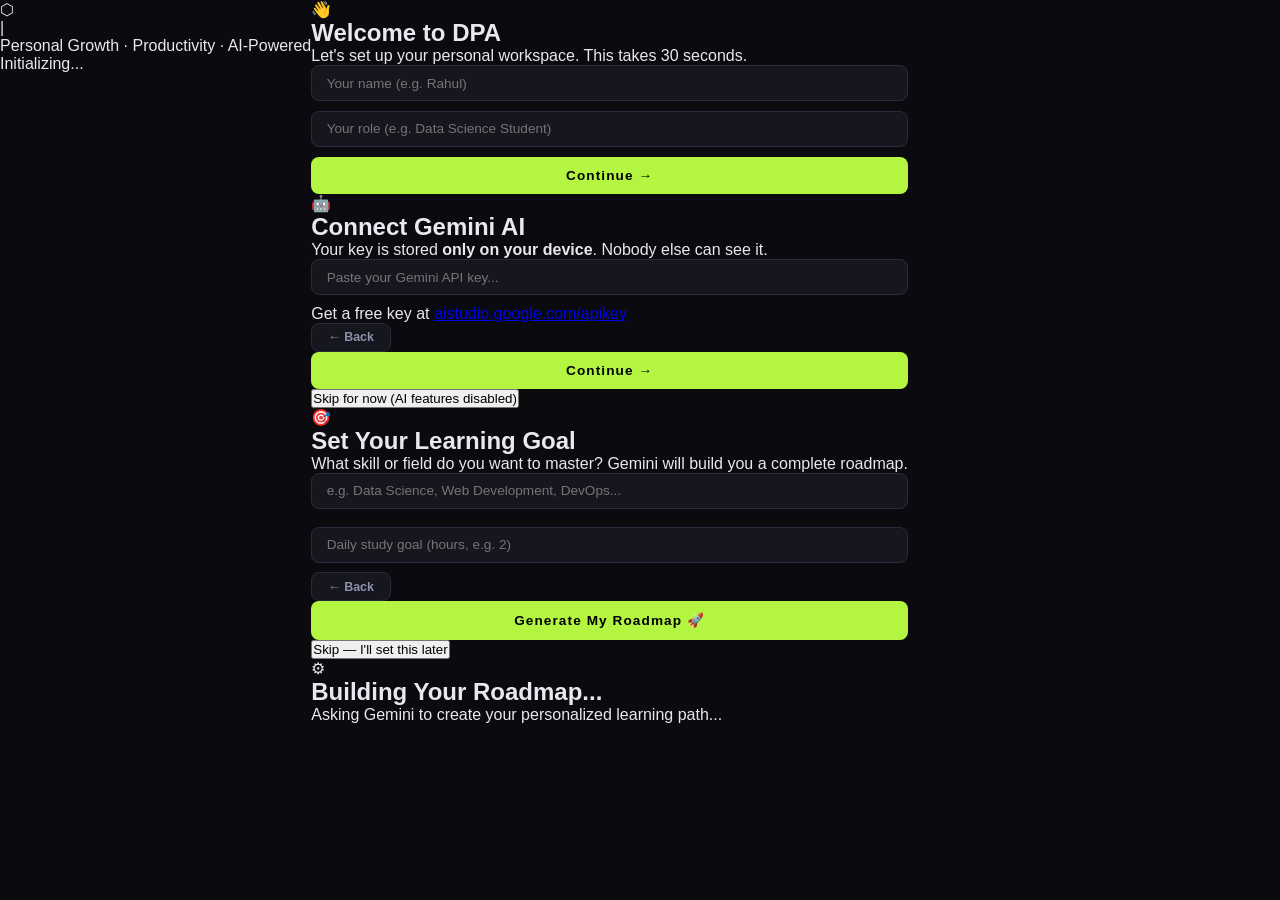
==== commit 85736710: "Update stylesheet and script links in index.html" ====
--- a/index.html
+++ b/index.html
@@ -6,7 +6,7 @@
   <title>Daily Productivity Analyzer</title>
   <link rel="preconnect" href="https://fonts.googleapis.com" />
   <link href="https://fonts.googleapis.com/css2?family=Syne:wght@400;600;700;800&family=DM+Mono:ital,wght@0,300;0,400;0,500;1,300&display=swap" rel="stylesheet" />
-  <link rel="stylesheet" href="css/style.css" />
+  <link rel="stylesheet" href="style.css">
   <link rel="manifest" href="manifest.json" />
 </head>
 <body>
@@ -412,6 +412,6 @@
   <!-- ======= TOAST ======= -->
   <div class="toast" id="toast"></div>
 
-  <script src="js/app.js"></script>
+  <script src="app.js"></script>
 </body>
 </html>
--- a/style.css
+++ b/style.css
@@ -0,0 +1,654 @@
+/* ===== CSS VARIABLES ===== */
+:root {
+  --bg: #0a0a0f;
+  --bg2: #111118;
+  --bg3: #16161f;
+  --card: #13131c;
+  --card-border: #2a2a3d;
+  --accent: #b4f542;
+  --accent2: #42f5c5;
+  --accent3: #f5a342;
+  --danger: #f54242;
+  --text: #e8e8f0;
+  --text2: #9090aa;
+  --text3: #5a5a75;
+  --font-display: 'Syne', sans-serif;
+  --font-mono: 'DM Mono', monospace;
+  --sidebar-w: 220px;
+  --radius: 14px;
+  --radius-sm: 8px;
+}
+
+/* ===== RESET ===== */
+*, *::before, *::after { box-sizing: border-box; margin: 0; padding: 0; }
+html { scroll-behavior: smooth; }
+body {
+  font-family: var(--font-display);
+  background: var(--bg);
+  color: var(--text);
+  min-height: 100vh;
+  display: flex;
+  overflow-x: hidden;
+}
+
+/* ===== SIDEBAR ===== */
+.sidebar {
+  width: var(--sidebar-w);
+  min-height: 100vh;
+  background: var(--bg2);
+  border-right: 1px solid var(--card-border);
+  display: flex;
+  flex-direction: column;
+  padding: 1.5rem 1rem;
+  position: fixed;
+  left: 0; top: 0; bottom: 0;
+  z-index: 100;
+  transition: transform .3s ease;
+}
+
+.logo {
+  display: flex;
+  align-items: center;
+  gap: .6rem;
+  margin-bottom: 2.5rem;
+  padding: 0 .5rem;
+}
+.logo-icon { font-size: 1.6rem; color: var(--accent); }
+.logo-text {
+  font-size: 1.3rem;
+  font-weight: 800;
+  letter-spacing: .15em;
+  color: var(--text);
+}
+
+.nav-links { list-style: none; display: flex; flex-direction: column; gap: .3rem; flex: 1; }
+.nav-link {
+  display: flex;
+  align-items: center;
+  gap: .75rem;
+  padding: .7rem 1rem;
+  border-radius: var(--radius-sm);
+  color: var(--text2);
+  text-decoration: none;
+  font-size: .85rem;
+  font-weight: 600;
+  letter-spacing: .05em;
+  transition: all .2s;
+}
+.nav-link:hover { background: var(--bg3); color: var(--text); }
+.nav-link.active { background: var(--accent); color: #000; }
+.nav-icon { font-size: 1rem; width: 1.2rem; text-align: center; }
+
+.sidebar-clock {
+  font-family: var(--font-mono);
+  font-size: .75rem;
+  color: var(--text3);
+  text-align: center;
+  padding-top: 1rem;
+  border-top: 1px solid var(--card-border);
+  letter-spacing: .1em;
+}
+
+/* ===== MAIN CONTENT ===== */
+.main-content {
+  margin-left: var(--sidebar-w);
+  flex: 1;
+  display: flex;
+  flex-direction: column;
+  min-height: 100vh;
+}
+
+/* ===== TOP BAR ===== */
+.top-bar {
+  display: flex;
+  align-items: center;
+  gap: 1rem;
+  padding: 1rem 2rem;
+  border-bottom: 1px solid var(--card-border);
+  background: var(--bg2);
+  position: sticky;
+  top: 0;
+  z-index: 50;
+}
+.menu-toggle {
+  display: none;
+  background: none;
+  border: none;
+  color: var(--text);
+  font-size: 1.3rem;
+  cursor: pointer;
+}
+.top-bar-title { font-size: 1rem; font-weight: 700; letter-spacing: .1em; flex: 1; }
+.top-bar-right { display: flex; align-items: center; gap: 1rem; }
+.date-display { font-family: var(--font-mono); font-size: .78rem; color: var(--text2); }
+.punch-status-badge {
+  font-family: var(--font-mono);
+  font-size: .7rem;
+  padding: .3rem .7rem;
+  border-radius: 20px;
+  background: var(--bg3);
+  border: 1px solid var(--card-border);
+  color: var(--text2);
+  letter-spacing: .1em;
+  transition: all .3s;
+}
+.punch-status-badge.active { background: rgba(180,245,66,.1); border-color: var(--accent); color: var(--accent); }
+
+/* ===== TAB CONTENT ===== */
+.tab-content { display: none; padding: 2rem; }
+.tab-content.active { display: block; }
+
+.section-heading { margin-bottom: 2rem; }
+.section-heading h1 { font-size: 2rem; font-weight: 800; line-height: 1.2; }
+.section-heading .sub { color: var(--text2); font-size: .9rem; margin-top: .3rem; font-family: var(--font-mono); }
+.accent { color: var(--accent); }
+
+/* ===== CARDS ===== */
+.card {
+  background: var(--card);
+  border: 1px solid var(--card-border);
+  border-radius: var(--radius);
+  padding: 1.25rem;
+  transition: border-color .2s;
+}
+.card:hover { border-color: #3a3a55; }
+.card-label {
+  font-size: .72rem;
+  font-weight: 700;
+  letter-spacing: .15em;
+  color: var(--text3);
+  text-transform: uppercase;
+  margin-bottom: .8rem;
+  display: flex;
+  align-items: center;
+  gap: .5rem;
+}
+.card-value { font-family: var(--font-mono); font-size: 2.5rem; font-weight: 500; color: var(--accent); letter-spacing: .05em; }
+.card-sub { font-size: .78rem; color: var(--text2); margin-top: .3rem; font-family: var(--font-mono); }
+
+/* ===== DASHBOARD GRID ===== */
+.dashboard-grid {
+  display: grid;
+  grid-template-columns: repeat(3, 1fr);
+  grid-template-rows: auto auto;
+  gap: 1.25rem;
+}
+.card-punch { grid-column: 1; }
+.card-score { grid-column: 2; display: flex; flex-direction: column; align-items: center; }
+.card-ai { grid-column: 3; }
+.card-tasks { grid-column: 1 / 3; }
+.card-recommendations { grid-column: 3; }
+.card-streak { grid-column: 1; }
+
+/* ===== PUNCH BUTTON ===== */
+.punch-btn {
+  margin-top: 1rem;
+  padding: .6rem 1.5rem;
+  background: var(--accent);
+  color: #000;
+  border: none;
+  border-radius: var(--radius-sm);
+  font-family: var(--font-display);
+  font-weight: 700;
+  font-size: .85rem;
+  letter-spacing: .1em;
+  cursor: pointer;
+  transition: all .2s;
+}
+.punch-btn:hover { background: #c8ff50; transform: translateY(-1px); }
+.punch-btn.out { background: var(--danger); color: #fff; }
+
+/* ===== SCORE RING ===== */
+.score-ring {
+  position: relative;
+  width: 120px;
+  height: 120px;
+  margin: .5rem auto;
+}
+.score-ring svg { transform: rotate(-90deg); }
+.ring-bg { fill: none; stroke: var(--card-border); stroke-width: 8; }
+.ring-fill {
+  fill: none;
+  stroke: var(--accent);
+  stroke-width: 8;
+  stroke-linecap: round;
+  transition: stroke-dasharray 1s ease;
+}
+.score-number {
+  position: absolute;
+  top: 50%; left: 50%;
+  transform: translate(-50%, -50%);
+  font-family: var(--font-mono);
+  font-size: 1.3rem;
+  font-weight: 500;
+  color: var(--accent);
+}
+
+/* ===== AI TEXT ===== */
+.ai-text {
+  font-size: .82rem;
+  color: var(--text2);
+  line-height: 1.6;
+  font-family: var(--font-mono);
+  min-height: 60px;
+  margin-bottom: .8rem;
+}
+
+/* ===== QUICK TASK ===== */
+.quick-input-row { display: flex; gap: .5rem; margin-bottom: .8rem; }
+.quick-input {
+  flex: 1;
+  background: var(--bg3);
+  border: 1px solid var(--card-border);
+  border-radius: var(--radius-sm);
+  padding: .5rem .8rem;
+  color: var(--text);
+  font-family: var(--font-display);
+  font-size: .85rem;
+  outline: none;
+  transition: border-color .2s;
+}
+.quick-input:focus { border-color: var(--accent); }
+.btn-add {
+  width: 36px; height: 36px;
+  background: var(--accent);
+  color: #000;
+  border: none;
+  border-radius: var(--radius-sm);
+  font-size: 1.3rem;
+  font-weight: 700;
+  cursor: pointer;
+  display: flex; align-items: center; justify-content: center;
+  transition: all .2s;
+}
+.btn-add:hover { background: #c8ff50; }
+.quick-task-list { list-style: none; display: flex; flex-direction: column; gap: .4rem; max-height: 120px; overflow-y: auto; }
+.quick-task-item {
+  display: flex;
+  align-items: center;
+  gap: .5rem;
+  font-size: .8rem;
+  font-family: var(--font-mono);
+  color: var(--text2);
+  padding: .3rem .6rem;
+  background: var(--bg3);
+  border-radius: 6px;
+}
+.quick-task-item::before { content: '✓'; color: var(--accent); }
+
+/* ===== RECOMMENDATIONS ===== */
+.rec-list { font-size: .8rem; color: var(--text2); font-family: var(--font-mono); line-height: 1.7; }
+.rec-item { padding: .4rem 0; border-bottom: 1px solid var(--card-border); }
+.rec-item:last-child { border-bottom: none; }
+.rec-item::before { content: '→ '; color: var(--accent2); }
+
+/* ===== STREAK ===== */
+.streak-value { font-family: var(--font-mono); font-size: 2.2rem; color: var(--accent3); font-weight: 500; }
+
+/* ===== PUNCH PAGE ===== */
+.punch-center {
+  display: flex;
+  flex-direction: column;
+  align-items: center;
+  padding: 2rem 0;
+}
+.big-clock {
+  font-family: var(--font-mono);
+  font-size: 5rem;
+  font-weight: 300;
+  letter-spacing: .1em;
+  color: var(--text);
+  margin-bottom: .5rem;
+}
+.punch-date { font-family: var(--font-mono); font-size: .9rem; color: var(--text2); margin-bottom: 1.5rem; }
+.work-timer-label { font-size: .72rem; letter-spacing: .15em; text-transform: uppercase; color: var(--text3); }
+.work-timer {
+  font-family: var(--font-mono);
+  font-size: 2.5rem;
+  color: var(--accent);
+  margin: .3rem 0 2rem;
+}
+.big-punch-btn {
+  padding: 1rem 4rem;
+  background: var(--accent);
+  color: #000;
+  border: none;
+  border-radius: 50px;
+  font-family: var(--font-display);
+  font-size: 1.2rem;
+  font-weight: 800;
+  letter-spacing: .15em;
+  cursor: pointer;
+  transition: all .2s;
+  box-shadow: 0 0 30px rgba(180,245,66,.3);
+}
+.big-punch-btn:hover { transform: scale(1.03); box-shadow: 0 0 50px rgba(180,245,66,.5); }
+.big-punch-btn.out { background: var(--danger); box-shadow: 0 0 30px rgba(245,66,66,.3); color: #fff; }
+.big-punch-btn.out:hover { box-shadow: 0 0 50px rgba(245,66,66,.5); }
+
+.punch-log-today { margin-top: 2.5rem; width: 100%; max-width: 500px; }
+.punch-log-today h3 { font-size: .85rem; letter-spacing: .1em; color: var(--text2); margin-bottom: 1rem; }
+.session-list { list-style: none; display: flex; flex-direction: column; gap: .5rem; }
+.session-item {
+  display: flex;
+  justify-content: space-between;
+  align-items: center;
+  padding: .7rem 1rem;
+  background: var(--card);
+  border: 1px solid var(--card-border);
+  border-radius: var(--radius-sm);
+  font-family: var(--font-mono);
+  font-size: .8rem;
+}
+.session-in { color: var(--accent); }
+.session-out { color: var(--danger); }
+.session-duration { color: var(--text2); }
+
+/* ===== LOG PAGE ===== */
+.log-grid { display: grid; grid-template-columns: 350px 1fr; gap: 1.25rem; }
+.form-input, .form-textarea, .form-select {
+  width: 100%;
+  background: var(--bg3);
+  border: 1px solid var(--card-border);
+  border-radius: var(--radius-sm);
+  padding: .6rem .9rem;
+  color: var(--text);
+  font-family: var(--font-display);
+  font-size: .85rem;
+  outline: none;
+  transition: border-color .2s;
+  margin-bottom: .6rem;
+}
+.form-input:focus, .form-textarea:focus, .form-select:focus { border-color: var(--accent); }
+.form-textarea { resize: vertical; }
+.form-select { cursor: pointer; }
+.form-input-sm {
+  width: 80px;
+  background: var(--bg3);
+  border: 1px solid var(--card-border);
+  border-radius: var(--radius-sm);
+  padding: .6rem .8rem;
+  color: var(--text);
+  font-family: var(--font-display);
+  font-size: .85rem;
+  outline: none;
+  transition: border-color .2s;
+}
+.form-input-sm:focus { border-color: var(--accent); }
+.form-row { display: flex; gap: .5rem; align-items: center; margin-bottom: .6rem; }
+.btn-primary {
+  width: 100%;
+  padding: .7rem;
+  background: var(--accent);
+  color: #000;
+  border: none;
+  border-radius: var(--radius-sm);
+  font-family: var(--font-display);
+  font-weight: 700;
+  font-size: .85rem;
+  letter-spacing: .08em;
+  cursor: pointer;
+  transition: all .2s;
+}
+.btn-primary:hover { background: #c8ff50; }
+.btn-danger {
+  width: 100%;
+  padding: .7rem;
+  background: var(--danger);
+  color: #fff;
+  border: none;
+  border-radius: var(--radius-sm);
+  font-family: var(--font-display);
+  font-weight: 700;
+  font-size: .85rem;
+  cursor: pointer;
+  transition: all .2s;
+}
+.btn-danger:hover { background: #ff5555; }
+.btn-sm {
+  padding: .4rem 1rem;
+  background: var(--bg3);
+  color: var(--text2);
+  border: 1px solid var(--card-border);
+  border-radius: var(--radius-sm);
+  font-family: var(--font-display);
+  font-size: .78rem;
+  font-weight: 600;
+  cursor: pointer;
+  transition: all .2s;
+}
+.btn-sm:hover { border-color: var(--accent); color: var(--accent); }
+
+/* ===== TASK TIMELINE ===== */
+.task-timeline { display: flex; flex-direction: column; gap: .6rem; max-height: 500px; overflow-y: auto; }
+.task-item {
+  display: flex;
+  gap: .8rem;
+  padding: .8rem;
+  background: var(--bg3);
+  border-radius: var(--radius-sm);
+  border-left: 3px solid var(--accent);
+  animation: slideIn .3s ease;
+}
+@keyframes slideIn { from { opacity: 0; transform: translateX(-10px); } to { opacity: 1; transform: translateX(0); } }
+.task-item.learning { border-color: var(--accent2); }
+.task-item.health { border-color: #42f5a5; }
+.task-item.personal { border-color: var(--accent3); }
+.task-item.creative { border-color: #d542f5; }
+.task-item.admin { border-color: var(--text2); }
+.task-meta { display: flex; flex-direction: column; gap: .2rem; flex: 1; }
+.task-title-text { font-size: .85rem; font-weight: 600; }
+.task-desc-text { font-size: .75rem; color: var(--text2); font-family: var(--font-mono); }
+.task-tags { display: flex; gap: .4rem; margin-top: .3rem; }
+.task-tag {
+  font-size: .65rem;
+  padding: .1rem .5rem;
+  border-radius: 20px;
+  border: 1px solid var(--card-border);
+  color: var(--text2);
+  font-family: var(--font-mono);
+}
+.task-delete {
+  background: none;
+  border: none;
+  color: var(--text3);
+  cursor: pointer;
+  font-size: 1rem;
+  padding: 0 .3rem;
+  transition: color .2s;
+}
+.task-delete:hover { color: var(--danger); }
+.badge {
+  background: var(--accent);
+  color: #000;
+  border-radius: 20px;
+  padding: .1rem .5rem;
+  font-size: .7rem;
+  font-weight: 700;
+}
+.empty-state {
+  text-align: center;
+  padding: 3rem 1rem;
+  color: var(--text3);
+  font-family: var(--font-mono);
+  font-size: .85rem;
+  line-height: 1.8;
+}
+.score-breakdown { font-family: var(--font-mono); font-size: .78rem; color: var(--text2); line-height: 1.8; }
+
+/* ===== MONTHLY ===== */
+.month-controls {
+  display: flex;
+  align-items: center;
+  gap: 1rem;
+  margin-bottom: 1.5rem;
+}
+.month-label { font-size: 1.1rem; font-weight: 700; letter-spacing: .08em; }
+.monthly-grid {
+  display: grid;
+  grid-template-columns: 1fr 2fr;
+  grid-template-rows: auto auto;
+  gap: 1.25rem;
+}
+.monthly-summary { grid-column: 1 / 3; }
+.monthly-ai-card { grid-column: 1; }
+.stats-row { display: flex; gap: 2rem; flex-wrap: wrap; }
+.stat-box { display: flex; flex-direction: column; gap: .2rem; }
+.stat-num { font-family: var(--font-mono); font-size: 2rem; color: var(--accent); font-weight: 500; }
+.stat-lbl { font-size: .72rem; color: var(--text2); letter-spacing: .1em; text-transform: uppercase; }
+
+/* ===== CALENDAR HEATMAP ===== */
+.calendar-heatmap {
+  display: grid;
+  grid-template-columns: repeat(7, 1fr);
+  gap: 4px;
+  margin-top: .5rem;
+}
+.cal-header { font-size: .65rem; color: var(--text3); text-align: center; font-family: var(--font-mono); padding: .2rem; }
+.cal-day {
+  aspect-ratio: 1;
+  border-radius: 4px;
+  background: var(--bg3);
+  border: 1px solid var(--card-border);
+  display: flex;
+  align-items: center;
+  justify-content: center;
+  font-size: .65rem;
+  font-family: var(--font-mono);
+  color: var(--text3);
+  cursor: pointer;
+  transition: all .2s;
+  position: relative;
+}
+.cal-day:hover { border-color: var(--accent); transform: scale(1.1); }
+.cal-day.today { border-color: var(--accent); color: var(--accent); }
+.cal-day.score-low { background: rgba(245,66,66,.15); border-color: rgba(245,66,66,.3); }
+.cal-day.score-mid { background: rgba(245,163,66,.15); border-color: rgba(245,163,66,.3); }
+.cal-day.score-high { background: rgba(180,245,66,.2); border-color: rgba(180,245,66,.4); }
+.cal-day.score-great { background: rgba(180,245,66,.35); border-color: var(--accent); }
+
+/* ===== CATEGORY CHART ===== */
+.category-chart { display: flex; flex-direction: column; gap: .6rem; margin-top: .5rem; }
+.cat-row { display: flex; align-items: center; gap: .7rem; }
+.cat-label { font-size: .75rem; font-family: var(--font-mono); width: 80px; color: var(--text2); }
+.cat-bar-wrap { flex: 1; background: var(--bg3); border-radius: 4px; height: 8px; overflow: hidden; }
+.cat-bar { height: 100%; border-radius: 4px; transition: width 1s ease; }
+.cat-pct { font-size: .72rem; font-family: var(--font-mono); color: var(--text2); width: 35px; text-align: right; }
+
+/* ===== SETTINGS ===== */
+.settings-grid { display: grid; grid-template-columns: repeat(2, 1fr); gap: 1.25rem; }
+.setting-desc { font-size: .8rem; color: var(--text2); margin-bottom: .8rem; font-family: var(--font-mono); }
+.setting-hint { font-size: .72rem; color: var(--text3); margin-top: .6rem; font-family: var(--font-mono); }
+.setting-hint a { color: var(--accent2); }
+.toggle-row { display: flex; align-items: center; justify-content: space-between; margin-bottom: .8rem; font-size: .85rem; }
+.toggle { position: relative; display: inline-block; width: 44px; height: 24px; }
+.toggle input { opacity: 0; width: 0; height: 0; }
+.slider {
+  position: absolute;
+  cursor: pointer;
+  inset: 0;
+  background: var(--bg3);
+  border-radius: 24px;
+  border: 1px solid var(--card-border);
+  transition: .3s;
+}
+.slider::before {
+  content: '';
+  position: absolute;
+  width: 16px; height: 16px;
+  left: 4px; bottom: 3px;
+  background: var(--text2);
+  border-radius: 50%;
+  transition: .3s;
+}
+.toggle input:checked + .slider { background: var(--accent); border-color: var(--accent); }
+.toggle input:checked + .slider::before { transform: translateX(20px); background: #000; }
+.form-select-sm {
+  background: var(--bg3);
+  border: 1px solid var(--card-border);
+  border-radius: var(--radius-sm);
+  padding: .3rem .6rem;
+  color: var(--text);
+  font-family: var(--font-display);
+  font-size: .8rem;
+  outline: none;
+}
+
+/* ===== MODAL ===== */
+.modal-overlay {
+  position: fixed;
+  inset: 0;
+  background: rgba(0,0,0,.75);
+  backdrop-filter: blur(6px);
+  display: none;
+  align-items: center;
+  justify-content: center;
+  z-index: 1000;
+}
+.modal-overlay.show { display: flex; }
+.modal {
+  background: var(--bg2);
+  border: 1px solid var(--card-border);
+  border-radius: var(--radius);
+  padding: 2.5rem;
+  max-width: 480px;
+  width: 90%;
+  text-align: center;
+  animation: popIn .3s cubic-bezier(.34,1.56,.64,1);
+}
+@keyframes popIn { from { opacity: 0; transform: scale(.85); } to { opacity: 1; transform: scale(1); } }
+.modal-icon { font-size: 2.5rem; margin-bottom: 1rem; }
+.modal h2 { font-size: 1.4rem; font-weight: 800; margin-bottom: .5rem; }
+.modal p { color: var(--text2); font-size: .85rem; font-family: var(--font-mono); margin-bottom: 1.2rem; }
+.modal-actions { display: flex; flex-direction: column; gap: .5rem; margin-top: 1rem; }
+
+/* ===== TOAST ===== */
+.toast {
+  position: fixed;
+  bottom: 2rem;
+  right: 2rem;
+  background: var(--card);
+  border: 1px solid var(--accent);
+  border-radius: var(--radius-sm);
+  padding: .8rem 1.2rem;
+  font-size: .82rem;
+  font-family: var(--font-mono);
+  color: var(--accent);
+  z-index: 2000;
+  transform: translateY(100px);
+  opacity: 0;
+  transition: all .3s cubic-bezier(.34,1.56,.64,1);
+  max-width: 320px;
+}
+.toast.show { transform: translateY(0); opacity: 1; }
+
+/* ===== SCROLLBAR ===== */
+::-webkit-scrollbar { width: 6px; }
+::-webkit-scrollbar-track { background: var(--bg2); }
+::-webkit-scrollbar-thumb { background: var(--card-border); border-radius: 3px; }
+::-webkit-scrollbar-thumb:hover { background: var(--text3); }
+
+/* ===== RESPONSIVE ===== */
+@media (max-width: 900px) {
+  .sidebar { transform: translateX(-100%); }
+  .sidebar.open { transform: translateX(0); }
+  .main-content { margin-left: 0; }
+  .menu-toggle { display: block; }
+  .dashboard-grid { grid-template-columns: 1fr 1fr; }
+  .card-punch { grid-column: 1; }
+  .card-score { grid-column: 2; }
+  .card-ai { grid-column: 1 / 3; }
+  .card-tasks { grid-column: 1 / 3; }
+  .card-recommendations { grid-column: 1 / 3; }
+  .log-grid { grid-template-columns: 1fr; }
+  .monthly-grid { grid-template-columns: 1fr; }
+  .monthly-summary { grid-column: 1; }
+  .monthly-ai-card { grid-column: 1; }
+  .settings-grid { grid-template-columns: 1fr; }
+}
+@media (max-width: 500px) {
+  .dashboard-grid { grid-template-columns: 1fr; }
+  .card-punch, .card-score, .card-ai, .card-tasks, .card-recommendations, .card-streak { grid-column: 1; }
+  .big-clock { font-size: 3rem; }
+  .tab-content { padding: 1rem; }
+}
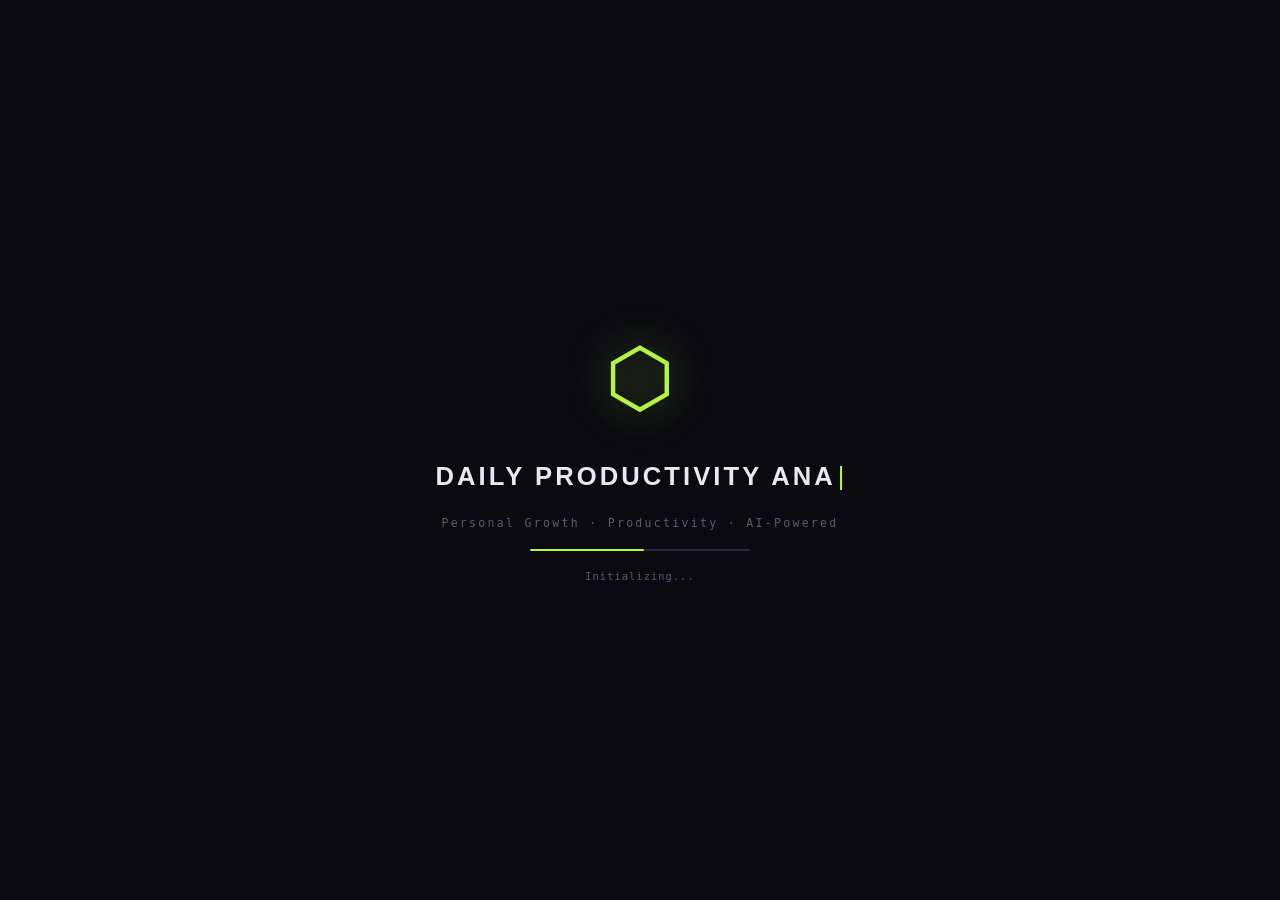
==== commit baf9d9e7: "Update stylesheet and script paths in index.html" ====
--- a/index.html
+++ b/index.html
@@ -6,7 +6,7 @@
   <title>Daily Productivity Analyzer</title>
   <link rel="preconnect" href="https://fonts.googleapis.com" />
   <link href="https://fonts.googleapis.com/css2?family=Syne:wght@400;600;700;800&family=DM+Mono:ital,wght@0,300;0,400;0,500;1,300&display=swap" rel="stylesheet" />
-  <link rel="stylesheet" href="style.css">
+  <link rel="stylesheet" href="css/style.css" />
   <link rel="manifest" href="manifest.json" />
 </head>
 <body>
@@ -412,6 +412,6 @@
   <!-- ======= TOAST ======= -->
   <div class="toast" id="toast"></div>
 
-  <script src="app.js"></script>
+  <script src="js/app.js"></script>
 </body>
 </html>
--- a/css/style.css
+++ b/css/style.css
@@ -0,0 +1,640 @@
+/* ===========================
+   DAILY PRODUCTIVITY ANALYZER
+   v2 — Complete Stylesheet
+   =========================== */
+
+:root {
+  --bg: #0a0a0f;
+  --bg2: #111118;
+  --bg3: #16161f;
+  --card: #13131c;
+  --card-border: #2a2a3d;
+  --accent: #b4f542;
+  --accent2: #42f5c5;
+  --accent3: #f5a342;
+  --danger: #f54242;
+  --text: #e8e8f0;
+  --text2: #9090aa;
+  --text3: #5a5a75;
+  --font-display: 'Syne', sans-serif;
+  --font-mono: 'DM Mono', monospace;
+  --sidebar-w: 220px;
+  --radius: 14px;
+  --radius-sm: 8px;
+}
+
+*, *::before, *::after { box-sizing: border-box; margin: 0; padding: 0; }
+html { scroll-behavior: smooth; }
+body {
+  font-family: var(--font-display);
+  background: var(--bg);
+  color: var(--text);
+  min-height: 100vh;
+  overflow-x: hidden;
+}
+
+/* =====================
+   SPLASH SCREEN
+   ===================== */
+#splash {
+  position: fixed;
+  inset: 0;
+  background: var(--bg);
+  z-index: 9999;
+  display: flex;
+  align-items: center;
+  justify-content: center;
+  transition: opacity .6s ease, transform .6s ease;
+}
+#splash.fade-out {
+  opacity: 0;
+  transform: translateY(-30px);
+  pointer-events: none;
+}
+
+.splash-inner {
+  display: flex;
+  flex-direction: column;
+  align-items: center;
+  gap: 1.2rem;
+}
+
+.splash-logo {
+  position: relative;
+  width: 120px;
+  height: 120px;
+  display: flex;
+  align-items: center;
+  justify-content: center;
+}
+
+.splash-hex {
+  font-size: 5rem;
+  color: var(--accent);
+  position: relative;
+  z-index: 2;
+  opacity: 0;
+  transform: scale(0.3);
+  animation: hexAppear 0.7s cubic-bezier(.34,1.56,.64,1) 0.3s forwards;
+  filter: drop-shadow(0 0 20px rgba(180,245,66,.6));
+}
+@keyframes hexAppear {
+  to { opacity: 1; transform: scale(1); }
+}
+
+.splash-rings { position: absolute; inset: 0; }
+.ring {
+  position: absolute;
+  border-radius: 50%;
+  border: 1px solid rgba(180,245,66,.15);
+  top: 50%; left: 50%;
+  transform: translate(-50%,-50%) scale(0);
+  animation: ringExpand 1.5s ease-out infinite;
+}
+.ring1 { width: 100px; height: 100px; animation-delay: 0.8s; }
+.ring2 { width: 140px; height: 140px; animation-delay: 1.1s; }
+.ring3 { width: 180px; height: 180px; animation-delay: 1.4s; }
+@keyframes ringExpand {
+  0% { transform: translate(-50%,-50%) scale(0); opacity: .6; }
+  100% { transform: translate(-50%,-50%) scale(1.2); opacity: 0; }
+}
+
+.splash-title-wrap {
+  display: flex;
+  align-items: center;
+  gap: 2px;
+  height: 2.5rem;
+}
+.splash-title {
+  font-size: 1.6rem;
+  font-weight: 800;
+  letter-spacing: .12em;
+  color: var(--text);
+  text-transform: uppercase;
+  overflow: hidden;
+  white-space: nowrap;
+}
+.splash-cursor {
+  font-size: 1.6rem;
+  color: var(--accent);
+  animation: blink .7s step-end infinite;
+  font-weight: 300;
+}
+@keyframes blink { 0%,100% { opacity: 1; } 50% { opacity: 0; } }
+
+.splash-subtitle {
+  font-family: var(--font-mono);
+  font-size: .72rem;
+  color: var(--text3);
+  letter-spacing: .2em;
+  opacity: 0;
+  animation: fadeUp .5s ease 1.8s forwards;
+}
+@keyframes fadeUp { from { opacity: 0; transform: translateY(8px); } to { opacity: 1; transform: translateY(0); } }
+
+.splash-bar-wrap {
+  width: 220px;
+  height: 2px;
+  background: var(--card-border);
+  border-radius: 2px;
+  overflow: hidden;
+  opacity: 0;
+  animation: fadeUp .3s ease 2s forwards;
+}
+.splash-bar {
+  height: 100%;
+  width: 0%;
+  background: var(--accent);
+  border-radius: 2px;
+  transition: width .05s linear;
+}
+.splash-status {
+  font-family: var(--font-mono);
+  font-size: .65rem;
+  color: var(--text3);
+  letter-spacing: .1em;
+  opacity: 0;
+  animation: fadeUp .3s ease 2s forwards;
+}
+
+/* =====================
+   ONBOARDING
+   ===================== */
+.onboarding-overlay {
+  position: fixed;
+  inset: 0;
+  background: rgba(0,0,0,.85);
+  backdrop-filter: blur(8px);
+  z-index: 8000;
+  display: none;
+  align-items: center;
+  justify-content: center;
+}
+.onboarding-overlay.show { display: flex; }
+
+.onboarding-box {
+  background: var(--bg2);
+  border: 1px solid var(--card-border);
+  border-radius: 20px;
+  padding: 2.5rem;
+  width: 100%;
+  max-width: 440px;
+  position: relative;
+  animation: popIn .4s cubic-bezier(.34,1.56,.64,1);
+}
+@keyframes popIn { from { opacity:0; transform:scale(.85); } to { opacity:1; transform:scale(1); } }
+
+.ob-step { display: none; flex-direction: column; align-items: center; text-align: center; gap: .8rem; }
+.ob-step.active { display: flex; }
+.ob-icon { font-size: 2.8rem; margin-bottom: .3rem; }
+.ob-icon.spin { animation: spinAnim 1s linear infinite; display: inline-block; }
+@keyframes spinAnim { to { transform: rotate(360deg); } }
+.ob-step h2 { font-size: 1.4rem; font-weight: 800; }
+.ob-step p { font-size: .83rem; color: var(--text2); font-family: var(--font-mono); line-height: 1.6; }
+.ob-step p strong { color: var(--accent); }
+.ob-hint { font-size: .72rem; color: var(--text3); font-family: var(--font-mono); }
+.ob-hint a { color: var(--accent2); }
+.ob-row { display: flex; gap: .5rem; width: 100%; }
+.btn-ghost {
+  background: none;
+  border: none;
+  color: var(--text3);
+  font-family: var(--font-display);
+  font-size: .75rem;
+  cursor: pointer;
+  padding: .3rem;
+  margin-top: .2rem;
+  text-decoration: underline;
+  transition: color .2s;
+}
+.btn-ghost:hover { color: var(--text2); }
+
+.ob-dots { display: flex; gap: .5rem; justify-content: center; margin-top: 1.2rem; }
+.ob-dot { width: 8px; height: 8px; border-radius: 50%; background: var(--card-border); transition: background .3s; }
+.ob-dot.active { background: var(--accent); }
+
+.ob-progress-wrap {
+  width: 100%;
+  height: 4px;
+  background: var(--card-border);
+  border-radius: 4px;
+  overflow: hidden;
+  margin-top: .5rem;
+}
+.ob-progress-bar {
+  height: 100%;
+  width: 0%;
+  background: var(--accent);
+  border-radius: 4px;
+  transition: width .3s ease;
+}
+
+/* =====================
+   APP LAYOUT
+   ===================== */
+#appShell { display: flex; min-height: 100vh; }
+
+.sidebar {
+  width: var(--sidebar-w);
+  min-height: 100vh;
+  background: var(--bg2);
+  border-right: 1px solid var(--card-border);
+  display: flex;
+  flex-direction: column;
+  padding: 1.5rem 1rem;
+  position: fixed;
+  left: 0; top: 0; bottom: 0;
+  z-index: 100;
+  transition: transform .3s ease;
+}
+
+.logo { display: flex; align-items: center; gap: .6rem; margin-bottom: 1rem; padding: 0 .5rem; }
+.logo-icon { font-size: 1.6rem; color: var(--accent); }
+.logo-text { font-size: 1.3rem; font-weight: 800; letter-spacing: .15em; }
+
+.user-chip {
+  font-family: var(--font-mono);
+  font-size: .7rem;
+  color: var(--text3);
+  padding: .4rem .8rem;
+  background: var(--bg3);
+  border-radius: 20px;
+  margin-bottom: 1.5rem;
+  text-align: center;
+  white-space: nowrap;
+  overflow: hidden;
+  text-overflow: ellipsis;
+}
+
+.nav-links { list-style: none; display: flex; flex-direction: column; gap: .3rem; flex: 1; }
+.nav-link {
+  display: flex; align-items: center; gap: .75rem;
+  padding: .7rem 1rem;
+  border-radius: var(--radius-sm);
+  color: var(--text2);
+  text-decoration: none;
+  font-size: .85rem; font-weight: 600; letter-spacing: .05em;
+  transition: all .2s;
+}
+.nav-link:hover { background: var(--bg3); color: var(--text); }
+.nav-link.active { background: var(--accent); color: #000; }
+.nav-icon { font-size: 1rem; width: 1.2rem; text-align: center; }
+
+.sidebar-clock {
+  font-family: var(--font-mono); font-size: .75rem; color: var(--text3);
+  text-align: center; padding-top: 1rem;
+  border-top: 1px solid var(--card-border); letter-spacing: .1em;
+}
+
+.main-content { margin-left: var(--sidebar-w); flex: 1; display: flex; flex-direction: column; }
+
+.top-bar {
+  display: flex; align-items: center; gap: 1rem;
+  padding: 1rem 2rem;
+  border-bottom: 1px solid var(--card-border);
+  background: var(--bg2);
+  position: sticky; top: 0; z-index: 50;
+}
+.menu-toggle { display: none; background: none; border: none; color: var(--text); font-size: 1.3rem; cursor: pointer; }
+.top-bar-title { font-size: 1rem; font-weight: 700; letter-spacing: .1em; flex: 1; }
+.top-bar-right { display: flex; align-items: center; gap: 1rem; }
+.date-display { font-family: var(--font-mono); font-size: .78rem; color: var(--text2); }
+.punch-status-badge {
+  font-family: var(--font-mono); font-size: .7rem;
+  padding: .3rem .7rem; border-radius: 20px;
+  background: var(--bg3); border: 1px solid var(--card-border); color: var(--text2);
+  letter-spacing: .1em; transition: all .3s;
+}
+.punch-status-badge.active { background: rgba(180,245,66,.1); border-color: var(--accent); color: var(--accent); }
+
+.tab-content { display: none; padding: 2rem; }
+.tab-content.active { display: block; }
+.section-heading { margin-bottom: 2rem; }
+.section-heading h1 { font-size: 2rem; font-weight: 800; line-height: 1.2; }
+.section-heading .sub { color: var(--text2); font-size: .9rem; margin-top: .3rem; font-family: var(--font-mono); }
+.accent { color: var(--accent); }
+
+/* =====================
+   CARDS
+   ===================== */
+.card {
+  background: var(--card); border: 1px solid var(--card-border);
+  border-radius: var(--radius); padding: 1.25rem; transition: border-color .2s;
+}
+.card:hover { border-color: #3a3a55; }
+.card-label {
+  font-size: .72rem; font-weight: 700; letter-spacing: .15em;
+  color: var(--text3); text-transform: uppercase; margin-bottom: .8rem;
+}
+.card-value { font-family: var(--font-mono); font-size: 2.5rem; font-weight: 500; color: var(--accent); }
+.card-sub { font-size: .78rem; color: var(--text2); margin-top: .3rem; font-family: var(--font-mono); }
+
+/* =====================
+   DASHBOARD GRID
+   ===================== */
+.dashboard-grid {
+  display: grid;
+  grid-template-columns: repeat(3, 1fr);
+  gap: 1.25rem;
+}
+.card-punch { grid-column: 1; }
+.card-score { grid-column: 2; display: flex; flex-direction: column; align-items: center; }
+.card-study-today { grid-column: 3; }
+.card-ai { grid-column: 1; }
+.card-tasks { grid-column: 2; }
+.card-recommendations { grid-column: 3; }
+.card-roadmap-progress { grid-column: 1 / 3; }
+.card-streak { grid-column: 3; }
+
+/* Study Today Card */
+.std-topic { font-size: .95rem; font-weight: 700; color: var(--accent2); margin-bottom: .4rem; }
+.std-why { font-size: .78rem; color: var(--text2); font-family: var(--font-mono); line-height: 1.5; }
+
+/* Roadmap Progress on Dashboard */
+.rp-goal { font-size: .85rem; font-weight: 700; margin-bottom: .6rem; color: var(--text); }
+.rp-bar-wrap { width: 100%; height: 8px; background: var(--bg3); border-radius: 4px; overflow: hidden; margin-bottom: .4rem; }
+.rp-bar { height: 100%; background: var(--accent); border-radius: 4px; transition: width 1s ease; }
+.rp-pct { font-family: var(--font-mono); font-size: .75rem; color: var(--accent); }
+.rp-next { font-size: .78rem; color: var(--text2); font-family: var(--font-mono); margin-top: .4rem; }
+.no-roadmap-msg { font-size: .82rem; color: var(--text3); font-family: var(--font-mono); }
+.no-roadmap-msg a { color: var(--accent2); cursor: pointer; }
+
+/* Score Ring */
+.score-ring { position: relative; width: 120px; height: 120px; margin: .5rem auto; }
+.score-ring svg { transform: rotate(-90deg); }
+.ring-bg { fill: none; stroke: var(--card-border); stroke-width: 8; }
+.ring-fill { fill: none; stroke: var(--accent); stroke-width: 8; stroke-linecap: round; transition: stroke-dasharray 1s ease; }
+.score-number { position: absolute; top:50%; left:50%; transform:translate(-50%,-50%); font-family: var(--font-mono); font-size: 1.3rem; color: var(--accent); }
+
+/* AI text */
+.ai-text { font-size: .82rem; color: var(--text2); line-height: 1.6; font-family: var(--font-mono); min-height: 60px; margin-bottom: .8rem; }
+
+/* Quick task */
+.quick-input-row { display: flex; gap: .5rem; margin-bottom: .8rem; }
+.quick-input { flex: 1; background: var(--bg3); border: 1px solid var(--card-border); border-radius: var(--radius-sm); padding: .5rem .8rem; color: var(--text); font-family: var(--font-display); font-size: .85rem; outline: none; transition: border-color .2s; }
+.quick-input:focus { border-color: var(--accent); }
+.btn-add { width: 36px; height: 36px; background: var(--accent); color: #000; border: none; border-radius: var(--radius-sm); font-size: 1.3rem; font-weight: 700; cursor: pointer; display: flex; align-items: center; justify-content: center; transition: all .2s; }
+.btn-add:hover { background: #c8ff50; }
+.quick-task-list { list-style: none; display: flex; flex-direction: column; gap: .4rem; max-height: 120px; overflow-y: auto; }
+.quick-task-item { display: flex; align-items: center; gap: .5rem; font-size: .8rem; font-family: var(--font-mono); color: var(--text2); padding: .3rem .6rem; background: var(--bg3); border-radius: 6px; }
+.quick-task-item::before { content: '✓'; color: var(--accent); }
+
+/* Recs */
+.rec-list { font-size: .8rem; color: var(--text2); font-family: var(--font-mono); line-height: 1.7; }
+.rec-item { padding: .4rem 0; border-bottom: 1px solid var(--card-border); }
+.rec-item:last-child { border-bottom: none; }
+
+/* Streak */
+.streak-value { font-family: var(--font-mono); font-size: 2.2rem; color: var(--accent3); }
+
+/* =====================
+   PUNCH PAGE
+   ===================== */
+.punch-center { display: flex; flex-direction: column; align-items: center; padding: 2rem 0; }
+.big-clock { font-family: var(--font-mono); font-size: 5rem; font-weight: 300; letter-spacing: .1em; margin-bottom: .5rem; }
+.punch-date { font-family: var(--font-mono); font-size: .9rem; color: var(--text2); margin-bottom: 1.5rem; }
+.work-timer-label { font-size: .72rem; letter-spacing: .15em; text-transform: uppercase; color: var(--text3); }
+.work-timer { font-family: var(--font-mono); font-size: 2.5rem; color: var(--accent); margin: .3rem 0 2rem; }
+.big-punch-btn {
+  padding: 1rem 4rem; background: var(--accent); color: #000; border: none;
+  border-radius: 50px; font-family: var(--font-display); font-size: 1.2rem; font-weight: 800;
+  letter-spacing: .15em; cursor: pointer; transition: all .2s;
+  box-shadow: 0 0 30px rgba(180,245,66,.3);
+}
+.big-punch-btn:hover { transform: scale(1.03); box-shadow: 0 0 50px rgba(180,245,66,.5); }
+.big-punch-btn.out { background: var(--danger); color: #fff; box-shadow: 0 0 30px rgba(245,66,66,.3); }
+.big-punch-btn.out:hover { box-shadow: 0 0 50px rgba(245,66,66,.5); }
+.punch-log-today { margin-top: 2.5rem; width: 100%; max-width: 500px; }
+.punch-log-today h3 { font-size: .85rem; letter-spacing: .1em; color: var(--text2); margin-bottom: 1rem; }
+.session-list { list-style: none; display: flex; flex-direction: column; gap: .5rem; }
+.session-item { display: flex; justify-content: space-between; padding: .7rem 1rem; background: var(--card); border: 1px solid var(--card-border); border-radius: var(--radius-sm); font-family: var(--font-mono); font-size: .8rem; }
+.session-in { color: var(--accent); }
+.session-out { color: var(--danger); }
+
+/* =====================
+   TODAY LOG PAGE
+   ===================== */
+.log-grid { display: grid; grid-template-columns: 350px 1fr; gap: 1.25rem; }
+.form-input, .form-textarea, .form-select {
+  width: 100%; background: var(--bg3); border: 1px solid var(--card-border);
+  border-radius: var(--radius-sm); padding: .6rem .9rem; color: var(--text);
+  font-family: var(--font-display); font-size: .85rem; outline: none; transition: border-color .2s;
+  margin-bottom: .6rem;
+}
+.form-input:focus, .form-textarea:focus, .form-select:focus { border-color: var(--accent); }
+.form-textarea { resize: vertical; }
+.form-input-sm { width: 80px; background: var(--bg3); border: 1px solid var(--card-border); border-radius: var(--radius-sm); padding: .6rem .8rem; color: var(--text); font-family: var(--font-display); font-size: .85rem; outline: none; transition: border-color .2s; }
+.form-row { display: flex; gap: .5rem; align-items: center; margin-bottom: .6rem; }
+.btn-primary { width: 100%; padding: .7rem; background: var(--accent); color: #000; border: none; border-radius: var(--radius-sm); font-family: var(--font-display); font-weight: 700; font-size: .85rem; letter-spacing: .08em; cursor: pointer; transition: all .2s; }
+.btn-primary:hover { background: #c8ff50; }
+.btn-danger { width: 100%; padding: .7rem; background: var(--danger); color: #fff; border: none; border-radius: var(--radius-sm); font-family: var(--font-display); font-weight: 700; font-size: .85rem; cursor: pointer; transition: all .2s; }
+.btn-sm { padding: .4rem 1rem; background: var(--bg3); color: var(--text2); border: 1px solid var(--card-border); border-radius: var(--radius-sm); font-family: var(--font-display); font-size: .78rem; font-weight: 600; cursor: pointer; transition: all .2s; }
+.btn-sm:hover { border-color: var(--accent); color: var(--accent); }
+.checkbox-row { display: flex; align-items: center; gap: .5rem; font-size: .82rem; cursor: pointer; color: var(--text2); }
+.checkbox-row input { accent-color: var(--accent); width: 16px; height: 16px; }
+.study-link-row { margin-bottom: .6rem; }
+.task-timeline { display: flex; flex-direction: column; gap: .6rem; max-height: 500px; overflow-y: auto; }
+.task-item { display: flex; gap: .8rem; padding: .8rem; background: var(--bg3); border-radius: var(--radius-sm); border-left: 3px solid var(--accent); animation: slideIn .3s ease; }
+@keyframes slideIn { from { opacity:0; transform:translateX(-10px); } to { opacity:1; transform:translateX(0); } }
+.task-item.learning { border-color: var(--accent2); }
+.task-item.health { border-color: #42f5a5; }
+.task-item.personal { border-color: var(--accent3); }
+.task-item.creative { border-color: #d542f5; }
+.task-item.admin { border-color: var(--text2); }
+.task-meta { display: flex; flex-direction: column; gap: .2rem; flex: 1; }
+.task-title-text { font-size: .85rem; font-weight: 600; }
+.task-desc-text { font-size: .75rem; color: var(--text2); font-family: var(--font-mono); }
+.task-tags { display: flex; gap: .4rem; margin-top: .3rem; flex-wrap: wrap; }
+.task-tag { font-size: .65rem; padding: .1rem .5rem; border-radius: 20px; border: 1px solid var(--card-border); color: var(--text2); font-family: var(--font-mono); }
+.task-delete { background: none; border: none; color: var(--text3); cursor: pointer; font-size: 1rem; padding: 0 .3rem; transition: color .2s; }
+.task-delete:hover { color: var(--danger); }
+.badge { background: var(--accent); color: #000; border-radius: 20px; padding: .1rem .5rem; font-size: .7rem; font-weight: 700; }
+.empty-state { text-align: center; padding: 3rem 1rem; color: var(--text3); font-family: var(--font-mono); font-size: .85rem; line-height: 1.8; }
+.score-breakdown { font-family: var(--font-mono); font-size: .78rem; color: var(--text2); line-height: 1.8; white-space: pre-wrap; }
+
+/* =====================
+   ROADMAP PAGE
+   ===================== */
+.create-roadmap-card { text-align: center; max-width: 500px; margin: 0 auto; padding: 3rem 2rem; }
+.crm-icon { font-size: 3rem; margin-bottom: 1rem; }
+.create-roadmap-card h2 { font-size: 1.5rem; font-weight: 800; margin-bottom: .6rem; }
+.create-roadmap-card p { color: var(--text2); font-family: var(--font-mono); font-size: .83rem; margin-bottom: 1.5rem; line-height: 1.6; }
+
+.roadmap-header-bar {
+  display: flex; align-items: center; justify-content: space-between;
+  margin-bottom: 1rem; flex-wrap: wrap; gap: .8rem;
+}
+.roadmap-meta { display: flex; align-items: center; gap: 1rem; }
+.rm-goal-label { font-size: 1.1rem; font-weight: 800; color: var(--accent); }
+.rm-progress-label { font-family: var(--font-mono); font-size: .8rem; color: var(--text2); }
+.roadmap-actions { display: flex; gap: .5rem; }
+
+.rm-overall-bar-wrap { width: 100%; height: 6px; background: var(--card-border); border-radius: 3px; overflow: hidden; margin-bottom: 1.5rem; }
+.rm-overall-bar { height: 100%; background: var(--accent); border-radius: 3px; transition: width 1s ease; }
+
+.rm-ai-panel { background: var(--card); border: 1px solid var(--card-border); border-radius: var(--radius); padding: 1rem; margin-bottom: 1.5rem; }
+
+.roadmap-phases { display: flex; flex-direction: column; gap: 1.25rem; }
+
+.phase-card {
+  background: var(--card); border: 1px solid var(--card-border);
+  border-radius: var(--radius); overflow: hidden;
+}
+.phase-header {
+  display: flex; align-items: center; justify-content: space-between;
+  padding: 1rem 1.25rem;
+  background: var(--bg3); cursor: pointer;
+  transition: background .2s;
+}
+.phase-header:hover { background: #1e1e2e; }
+.phase-title-wrap { display: flex; align-items: center; gap: .8rem; }
+.phase-number { width: 28px; height: 28px; border-radius: 50%; background: var(--accent); color: #000; font-size: .75rem; font-weight: 800; display: flex; align-items: center; justify-content: center; flex-shrink: 0; }
+.phase-number.done { background: var(--accent2); }
+.phase-title { font-size: .95rem; font-weight: 700; }
+.phase-subtitle { font-size: .75rem; color: var(--text2); font-family: var(--font-mono); }
+.phase-right { display: flex; align-items: center; gap: .8rem; }
+.phase-progress-pill {
+  font-family: var(--font-mono); font-size: .7rem;
+  padding: .2rem .6rem; border-radius: 20px;
+  background: var(--bg); border: 1px solid var(--card-border); color: var(--text2);
+}
+.phase-progress-pill.complete { border-color: var(--accent); color: var(--accent); background: rgba(180,245,66,.1); }
+.phase-chevron { color: var(--text3); font-size: .8rem; transition: transform .3s; }
+.phase-chevron.open { transform: rotate(180deg); }
+
+.phase-body { display: none; padding: 1rem 1.25rem; }
+.phase-body.open { display: block; }
+.phase-desc { font-size: .8rem; color: var(--text2); font-family: var(--font-mono); margin-bottom: 1rem; line-height: 1.6; }
+.phase-bar-wrap { width: 100%; height: 4px; background: var(--bg3); border-radius: 2px; overflow: hidden; margin-bottom: 1rem; }
+.phase-bar { height: 100%; background: var(--accent); border-radius: 2px; transition: width .5s ease; }
+
+.topics-list { display: flex; flex-direction: column; gap: .5rem; }
+.topic-item {
+  display: flex; align-items: flex-start; gap: .75rem;
+  padding: .7rem .9rem; background: var(--bg3); border-radius: var(--radius-sm);
+  border: 1px solid var(--card-border); transition: border-color .2s;
+}
+.topic-item:hover { border-color: #3a3a55; }
+.topic-item.completed { opacity: .6; }
+.topic-check {
+  width: 18px; height: 18px; border-radius: 4px; border: 2px solid var(--card-border);
+  background: var(--bg); cursor: pointer; flex-shrink: 0; margin-top: 2px;
+  transition: all .2s; display: flex; align-items: center; justify-content: center;
+  font-size: .65rem; color: transparent;
+}
+.topic-check.checked { background: var(--accent); border-color: var(--accent); color: #000; }
+.topic-info { flex: 1; }
+.topic-name { font-size: .85rem; font-weight: 600; margin-bottom: .2rem; }
+.topic-item.completed .topic-name { text-decoration: line-through; color: var(--text3); }
+.topic-desc { font-size: .75rem; color: var(--text2); font-family: var(--font-mono); line-height: 1.5; }
+.topic-meta { display: flex; gap: .5rem; margin-top: .3rem; flex-wrap: wrap; }
+.topic-tag { font-size: .63rem; padding: .1rem .4rem; border-radius: 20px; background: var(--bg); border: 1px solid var(--card-border); color: var(--text3); font-family: var(--font-mono); }
+.topic-next-badge { background: rgba(66,245,197,.1); border-color: var(--accent2); color: var(--accent2) !important; }
+
+.rm-regenerate-row { text-align: center; margin-top: 1.5rem; }
+
+.loading-hex { font-size: 3rem; color: var(--accent); animation: pulse 1.5s ease-in-out infinite; display: inline-block; margin-bottom: 1rem; }
+@keyframes pulse { 0%,100%{ transform:scale(1); opacity:.6; } 50%{ transform:scale(1.15); opacity:1; } }
+.loading-text { font-family: var(--font-mono); font-size: .85rem; color: var(--text2); margin-top: .5rem; }
+
+/* =====================
+   MONTHLY PAGE
+   ===================== */
+.month-controls { display: flex; align-items: center; gap: 1rem; margin-bottom: 1.5rem; }
+.month-label { font-size: 1.1rem; font-weight: 700; letter-spacing: .08em; }
+.monthly-grid { display: grid; grid-template-columns: 1fr 2fr; gap: 1.25rem; }
+.monthly-summary { grid-column: 1 / 3; }
+.monthly-ai-card { grid-column: 1; }
+.stats-row { display: flex; gap: 2rem; flex-wrap: wrap; }
+.stat-box { display: flex; flex-direction: column; gap: .2rem; }
+.stat-num { font-family: var(--font-mono); font-size: 2rem; color: var(--accent); }
+.stat-lbl { font-size: .72rem; color: var(--text2); letter-spacing: .1em; text-transform: uppercase; }
+.calendar-heatmap { display: grid; grid-template-columns: repeat(7, 1fr); gap: 4px; margin-top: .5rem; }
+.cal-header { font-size: .65rem; color: var(--text3); text-align: center; font-family: var(--font-mono); padding: .2rem; }
+.cal-day { aspect-ratio: 1; border-radius: 4px; background: var(--bg3); border: 1px solid var(--card-border); display: flex; align-items: center; justify-content: center; font-size: .65rem; font-family: var(--font-mono); color: var(--text3); cursor: pointer; transition: all .2s; }
+.cal-day:hover { border-color: var(--accent); transform: scale(1.1); }
+.cal-day.today { border-color: var(--accent); color: var(--accent); }
+.cal-day.score-low { background: rgba(245,66,66,.15); border-color: rgba(245,66,66,.3); }
+.cal-day.score-mid { background: rgba(245,163,66,.15); border-color: rgba(245,163,66,.3); }
+.cal-day.score-high { background: rgba(180,245,66,.2); border-color: rgba(180,245,66,.4); }
+.cal-day.score-great { background: rgba(180,245,66,.35); border-color: var(--accent); }
+.category-chart { display: flex; flex-direction: column; gap: .6rem; margin-top: .5rem; }
+.cat-row { display: flex; align-items: center; gap: .7rem; }
+.cat-label { font-size: .75rem; font-family: var(--font-mono); width: 80px; color: var(--text2); }
+.cat-bar-wrap { flex: 1; background: var(--bg3); border-radius: 4px; height: 8px; overflow: hidden; }
+.cat-bar { height: 100%; border-radius: 4px; transition: width 1s ease; }
+.cat-pct { font-size: .72rem; font-family: var(--font-mono); color: var(--text2); width: 35px; text-align: right; }
+
+/* =====================
+   SETTINGS PAGE
+   ===================== */
+.settings-grid { display: grid; grid-template-columns: repeat(2, 1fr); gap: 1.25rem; }
+.setting-desc { font-size: .8rem; color: var(--text2); margin-bottom: .8rem; font-family: var(--font-mono); }
+.setting-hint { font-size: .72rem; color: var(--text3); margin-top: .6rem; font-family: var(--font-mono); }
+.setting-hint a { color: var(--accent2); }
+.toggle-row { display: flex; align-items: center; justify-content: space-between; margin-bottom: .8rem; font-size: .85rem; }
+.toggle { position: relative; display: inline-block; width: 44px; height: 24px; }
+.toggle input { opacity:0; width:0; height:0; }
+.slider { position: absolute; cursor: pointer; inset: 0; background: var(--bg3); border-radius: 24px; border: 1px solid var(--card-border); transition: .3s; }
+.slider::before { content:''; position:absolute; width:16px; height:16px; left:4px; bottom:3px; background:var(--text2); border-radius:50%; transition:.3s; }
+.toggle input:checked + .slider { background: var(--accent); border-color: var(--accent); }
+.toggle input:checked + .slider::before { transform: translateX(20px); background: #000; }
+.form-select-sm { background: var(--bg3); border: 1px solid var(--card-border); border-radius: var(--radius-sm); padding: .3rem .6rem; color: var(--text); font-family: var(--font-display); font-size: .8rem; outline: none; }
+
+/* =====================
+   MODAL
+   ===================== */
+.modal-overlay { position: fixed; inset: 0; background: rgba(0,0,0,.75); backdrop-filter: blur(6px); display: none; align-items: center; justify-content: center; z-index: 1000; }
+.modal-overlay.show { display: flex; }
+.modal { background: var(--bg2); border: 1px solid var(--card-border); border-radius: var(--radius); padding: 2.5rem; max-width: 480px; width: 90%; text-align: center; animation: popIn .3s cubic-bezier(.34,1.56,.64,1); }
+.modal-icon { font-size: 2.5rem; margin-bottom: 1rem; }
+.modal h2 { font-size: 1.4rem; font-weight: 800; margin-bottom: .5rem; }
+.modal p { color: var(--text2); font-size: .85rem; font-family: var(--font-mono); margin-bottom: 1.2rem; }
+.modal-actions { display: flex; flex-direction: column; gap: .5rem; margin-top: 1rem; }
+.notif-study-row { text-align: left; border-top: 1px solid var(--card-border); padding-top: .8rem; }
+
+/* =====================
+   TOAST
+   ===================== */
+.toast { position: fixed; bottom: 2rem; right: 2rem; background: var(--card); border: 1px solid var(--accent); border-radius: var(--radius-sm); padding: .8rem 1.2rem; font-size: .82rem; font-family: var(--font-mono); color: var(--accent); z-index: 2000; transform: translateY(100px); opacity: 0; transition: all .3s cubic-bezier(.34,1.56,.64,1); max-width: 320px; }
+.toast.show { transform: translateY(0); opacity: 1; }
+
+/* =====================
+   SCROLLBAR
+   ===================== */
+::-webkit-scrollbar { width: 6px; }
+::-webkit-scrollbar-track { background: var(--bg2); }
+::-webkit-scrollbar-thumb { background: var(--card-border); border-radius: 3px; }
+
+/* =====================
+   RESPONSIVE
+   ===================== */
+@media (max-width: 1100px) {
+  .dashboard-grid { grid-template-columns: repeat(2, 1fr); }
+  .card-punch { grid-column: 1; }
+  .card-score { grid-column: 2; }
+  .card-study-today { grid-column: 1 / 3; }
+  .card-ai { grid-column: 1; }
+  .card-tasks { grid-column: 2; }
+  .card-recommendations { grid-column: 1 / 3; }
+  .card-roadmap-progress { grid-column: 1 / 3; }
+  .card-streak { grid-column: 1; }
+}
+@media (max-width: 900px) {
+  .sidebar { transform: translateX(-100%); }
+  .sidebar.open { transform: translateX(0); }
+  .main-content { margin-left: 0; }
+  .menu-toggle { display: block; }
+  .log-grid { grid-template-columns: 1fr; }
+  .monthly-grid { grid-template-columns: 1fr; }
+  .monthly-summary,.monthly-ai-card { grid-column: 1; }
+  .settings-grid { grid-template-columns: 1fr; }
+}
+@media (max-width: 500px) {
+  .dashboard-grid { grid-template-columns: 1fr; }
+  .card-punch,.card-score,.card-study-today,.card-ai,.card-tasks,.card-recommendations,.card-roadmap-progress,.card-streak { grid-column: 1; }
+  .big-clock { font-size: 3rem; }
+  .tab-content { padding: 1rem; }
+  .top-bar { padding: .8rem 1rem; }
+  .splash-title { font-size: 1.1rem; }
+}
